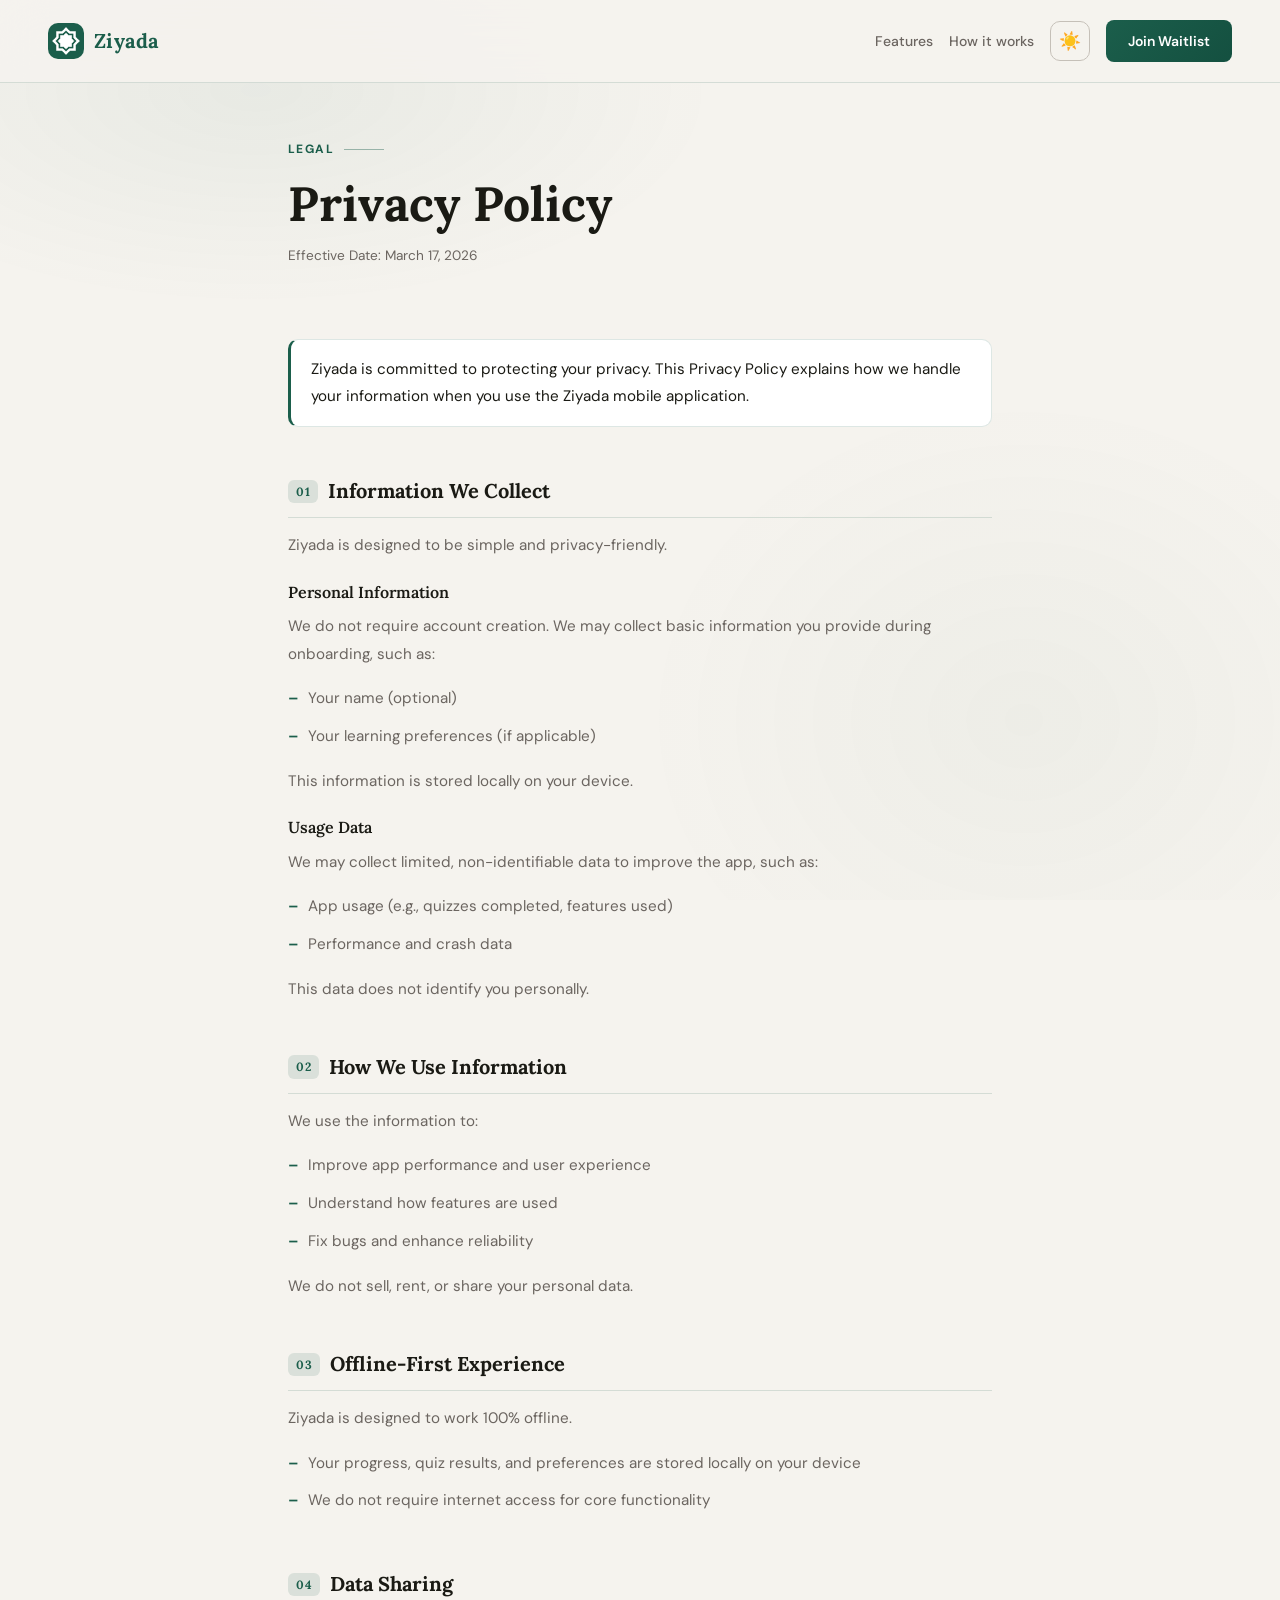
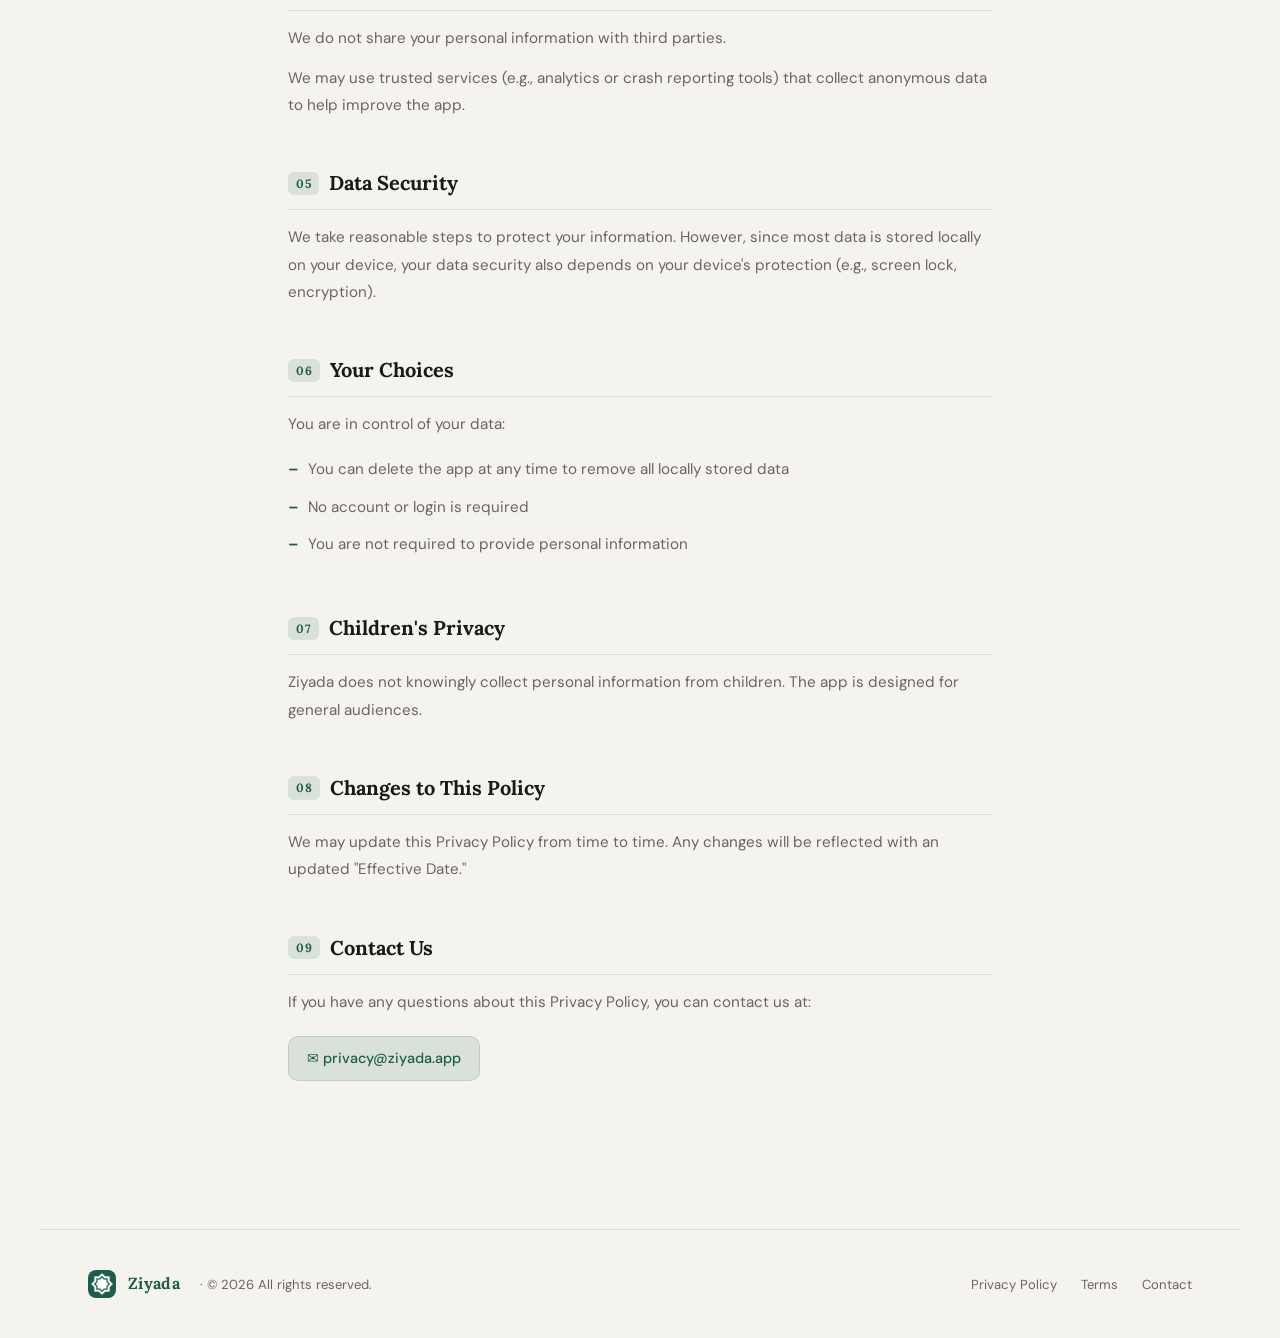
==== privacy.html @ e3215c7c "initial comit" ====
<!DOCTYPE html>
<html lang="en">
<head>
<meta charset="UTF-8">
<meta name="viewport" content="width=device-width, initial-scale=1.0">
<title>Privacy Policy – Ziyada</title>
<link rel="preconnect" href="https://fonts.googleapis.com">
<link href="https://fonts.googleapis.com/css2?family=Lora:ital,wght@0,400;0,600;0,700;1,400&family=DM+Sans:wght@300;400;500;600&display=swap" rel="stylesheet">
<link rel="stylesheet" href="css/styles.css">
<link rel="stylesheet" href="css/policy.css">
</head>
<body>

<!-- NAV -->
<nav>
  <a class="nav-logo" href="ziyada.html">
    <div class="logo-mark">
      <img src="images/icon-dark.png" alt="Ziyada" class="icon-dark" />
      <img src="images/icon-light.png" alt="Ziyada" class="icon-light" />
    </div>
    <span class="logo-text">Ziyada</span>
  </a>
  <div class="nav-cta">
    <a class="btn-ghost" href="ziyada.html#features">Features</a>
    <a class="btn-ghost" href="ziyada.html#how">How it works</a>
    <button class="theme-toggle" id="themeToggle" aria-label="Toggle theme">🌙</button>
    <a class="btn-gold" href="ziyada.html#waitlist">Join Waitlist</a>
  </div>
</nav>

<!-- PAGE HEADER -->
<div class="policy-hero">
  <div class="section-label">Legal</div>
  <h1>Privacy Policy</h1>
  <p class="policy-meta">Effective Date: March 17, 2026</p>
</div>

<!-- POLICY CONTENT -->
<div class="policy-body">

  <div class="policy-section">
    <div class="policy-highlight">
      <p>Ziyada is committed to protecting your privacy. This Privacy Policy explains how we handle your information when you use the Ziyada mobile application.</p>
    </div>
  </div>

  <div class="policy-section">
    <h2><span class="num">01</span> Information We Collect</h2>
    <p>Ziyada is designed to be simple and privacy-friendly.</p>

    <h3>Personal Information</h3>
    <p>We do not require account creation. We may collect basic information you provide during onboarding, such as:</p>
    <ul>
      <li>Your name (optional)</li>
      <li>Your learning preferences (if applicable)</li>
    </ul>
    <p>This information is stored locally on your device.</p>

    <h3>Usage Data</h3>
    <p>We may collect limited, non-identifiable data to improve the app, such as:</p>
    <ul>
      <li>App usage (e.g., quizzes completed, features used)</li>
      <li>Performance and crash data</li>
    </ul>
    <p>This data does not identify you personally.</p>
  </div>

  <div class="policy-section">
    <h2><span class="num">02</span> How We Use Information</h2>
    <p>We use the information to:</p>
    <ul>
      <li>Improve app performance and user experience</li>
      <li>Understand how features are used</li>
      <li>Fix bugs and enhance reliability</li>
    </ul>
    <p>We do not sell, rent, or share your personal data.</p>
  </div>

  <div class="policy-section">
    <h2><span class="num">03</span> Offline-First Experience</h2>
    <p>Ziyada is designed to work 100% offline.</p>
    <ul>
      <li>Your progress, quiz results, and preferences are stored locally on your device</li>
      <li>We do not require internet access for core functionality</li>
    </ul>
  </div>

  <div class="policy-section">
    <h2><span class="num">04</span> Data Sharing</h2>
    <p>We do not share your personal information with third parties.</p>
    <p>We may use trusted services (e.g., analytics or crash reporting tools) that collect anonymous data to help improve the app.</p>
  </div>

  <div class="policy-section">
    <h2><span class="num">05</span> Data Security</h2>
    <p>We take reasonable steps to protect your information. However, since most data is stored locally on your device, your data security also depends on your device's protection (e.g., screen lock, encryption).</p>
  </div>

  <div class="policy-section">
    <h2><span class="num">06</span> Your Choices</h2>
    <p>You are in control of your data:</p>
    <ul>
      <li>You can delete the app at any time to remove all locally stored data</li>
      <li>No account or login is required</li>
      <li>You are not required to provide personal information</li>
    </ul>
  </div>

  <div class="policy-section">
    <h2><span class="num">07</span> Children's Privacy</h2>
    <p>Ziyada does not knowingly collect personal information from children. The app is designed for general audiences.</p>
  </div>

  <div class="policy-section">
    <h2><span class="num">08</span> Changes to This Policy</h2>
    <p>We may update this Privacy Policy from time to time. Any changes will be reflected with an updated "Effective Date."</p>
  </div>

  <div class="policy-section">
    <h2><span class="num">09</span> Contact Us</h2>
    <p>If you have any questions about this Privacy Policy, you can contact us at:</p>
    <a class="policy-contact" href="mailto:privacy@ziyada.app">✉ privacy@ziyada.app</a>
  </div>

</div>

<!-- FOOTER -->
<footer>
  <div class="footer-left">
    <div class="logo-mark" style="width:28px;height:28px;border-radius:8px;">
      <img src="images/icon-dark.png" alt="Ziyada" class="icon-dark" />
      <img src="images/icon-light.png" alt="Ziyada" class="icon-light" />
    </div>
    <span class="logo-text" style="font-size:1rem;">Ziyada</span>
    <span class="footer-copy" style="margin-left:8px;">· © 2026 All rights reserved.</span>
  </div>
  <div class="footer-links">
    <a class="footer-link" href="privacy.html">Privacy Policy</a>
    <a class="footer-link" href="terms.html">Terms</a>
    <a class="footer-link" href="#">Contact</a>
  </div>
</footer>

<script>
  // Theme toggle
  (function() {
    const html = document.documentElement;
    const toggle = document.getElementById('themeToggle');
    const stored = localStorage.getItem('ziyada-theme');

    function applyTheme(theme) {
      if (theme === 'light') {
        html.classList.add('light');
        toggle.textContent = '☀️';
      } else {
        html.classList.remove('light');
        toggle.textContent = '🌙';
      }
    }

    if (stored) {
      applyTheme(stored);
    } else if (window.matchMedia('(prefers-color-scheme: light)').matches) {
      applyTheme('light');
    }

    toggle.addEventListener('click', function() {
      const isLight = html.classList.contains('light');
      const next = isLight ? 'dark' : 'light';
      localStorage.setItem('ziyada-theme', next);
      applyTheme(next);
    });
  })();
</script>

</body>
</html>
---- css/styles.css ----
:root {
  --bg: #0D0D0A;
  --surface: #141410;
  --card: #1A1A14;
  --border: rgba(27, 94, 75, 0.2);
  --primary: #1B5E4B;
  --primary-light: #2A7D64;
  --primary-dim: rgba(27, 94, 75, 0.3);
  --accent: #D4AF60;
  --green: #4A7C5A;
  --green-light: #6BAF7A;
  --text: #F0EDE6;
  --muted: #8A8578;
  --subtle: #4A4840;
}

:root.light {
  --bg: #F5F3EE;
  --surface: #EDEAE4;
  --card: #FFFFFF;
  --border: rgba(27, 94, 75, 0.15);
  --primary: #1B5E4B;
  --primary-light: #2A7D64;
  --primary-dim: rgba(27, 94, 75, 0.12);
  --accent: #B8952A;
  --green: #3A6A4A;
  --green-light: #4A7C5A;
  --text: #1A1A14;
  --muted: #6B6560;
  --subtle: #C5C0B8;
}

*, *::before, *::after { box-sizing: border-box; margin: 0; padding: 0; }

html { scroll-behavior: smooth; }

body {
  background: var(--bg);
  color: var(--text);
  font-family: 'DM Sans', sans-serif;
  overflow-x: hidden;
  line-height: 1.6;
}

/* ── BACKGROUND TEXTURE ── */
body::before {
  content: '';
  position: fixed;
  inset: 0;
  background-image:
    radial-gradient(ellipse 60% 40% at 20% 10%, rgba(27,94,75,0.08) 0%, transparent 60%),
    radial-gradient(ellipse 50% 60% at 80% 80%, rgba(74,124,90,0.05) 0%, transparent 60%);
  pointer-events: none;
  z-index: 0;
}

.light body::before {
  background-image:
    radial-gradient(ellipse 60% 40% at 20% 10%, rgba(27,94,75,0.06) 0%, transparent 60%),
    radial-gradient(ellipse 50% 60% at 80% 80%, rgba(58,106,74,0.04) 0%, transparent 60%);
}

/* ── NAV ── */
nav {
  position: fixed;
  top: 0; left: 0; right: 0;
  z-index: 100;
  padding: 20px 48px;
  display: flex;
  align-items: center;
  justify-content: space-between;
  background: rgba(13,13,10,0.85);
  backdrop-filter: blur(20px);
  border-bottom: 1px solid var(--border);
}

.light nav {
  background: rgba(245,243,238,0.88);
}

.nav-logo {
  display: flex;
  align-items: center;
  gap: 10px;
  text-decoration: none;
}

.logo-mark {
  width: 36px;
  height: 36px;
  border-radius: 10px;
  display: flex;
  align-items: center;
  justify-content: center;
  overflow: hidden;
}

.logo-mark img {
  width: 100%;
  height: 100%;
  object-fit: contain;
  display: block;
}

.logo-mark .icon-dark { display: block; }
.logo-mark .icon-light { display: none; }
.light .logo-mark .icon-dark { display: none; }
.light .logo-mark .icon-light { display: block; }

.logo-text {
  font-family: 'Lora', serif;
  font-size: 1.25rem;
  font-weight: 700;
  color: var(--primary);
  letter-spacing: 0.02em;
}

.nav-cta {
  display: flex;
  align-items: center;
  gap: 16px;
}

.btn-ghost {
  color: var(--muted);
  font-size: 0.875rem;
  font-weight: 500;
  text-decoration: none;
  transition: color 0.2s;
}
.btn-ghost:hover { color: var(--text); }

.btn-gold {
  background: linear-gradient(135deg, var(--primary), #145040);
  color: #FFFFFF;
  font-family: 'DM Sans', sans-serif;
  font-weight: 600;
  font-size: 0.875rem;
  border: none;
  border-radius: 8px;
  padding: 10px 22px;
  cursor: pointer;
  transition: opacity 0.2s, transform 0.2s;
  text-decoration: none;
}
.btn-gold:hover { opacity: 0.9; transform: translateY(-1px); }

/* ── THEME TOGGLE ── */
.theme-toggle {
  width: 40px;
  height: 40px;
  border-radius: 10px;
  border: 1px solid var(--subtle);
  background: transparent;
  color: var(--muted);
  font-size: 1.1rem;
  cursor: pointer;
  display: flex;
  align-items: center;
  justify-content: center;
  transition: all 0.25s;
}
.theme-toggle:hover {
  border-color: var(--primary-dim);
  color: var(--primary);
}

/* ── HERO ── */
.hero {
  position: relative;
  z-index: 1;
  min-height: 100vh;
  display: flex;
  align-items: center;
  padding: 120px 48px 80px;
  max-width: 1200px;
  margin: 0 auto;
  gap: 60px;
}

.hero-content {
  flex: 1;
  max-width: 560px;
  animation: fadeUp 0.8s ease both;
}

.hero-badge {
  display: inline-flex;
  align-items: center;
  gap: 8px;
  background: var(--primary-dim);
  border: 1px solid var(--border);
  border-radius: 100px;
  padding: 6px 14px;
  font-size: 0.78rem;
  font-weight: 600;
  color: var(--primary);
  letter-spacing: 0.08em;
  text-transform: uppercase;
  margin-bottom: 28px;
}

.hero-badge .dot {
  width: 6px;
  height: 6px;
  border-radius: 50%;
  background: var(--primary);
  animation: pulse 2s ease infinite;
}

.hero-title {
  font-family: 'Lora', serif;
  font-size: clamp(2.6rem, 5vw, 4rem);
  font-weight: 700;
  line-height: 1.15;
  margin-bottom: 12px;
  color: var(--text);
}

.hero-title em {
  font-style: italic;
  color: var(--primary);
}

.hero-arabic {
  font-family: 'Lora', serif;
  font-size: 1.1rem;
  color: var(--primary-light);
  opacity: 0.7;
  margin-bottom: 20px;
  direction: ltr;
  text-align: left;
  letter-spacing: 0.05em;
}

.hero-desc {
  font-size: 1.05rem;
  color: var(--muted);
  line-height: 1.75;
  margin-bottom: 36px;
  max-width: 440px;
}

.hero-desc strong {
  color: var(--text);
  font-weight: 500;
}

.hero-actions {
  display: flex;
  gap: 14px;
  flex-wrap: wrap;
  align-items: center;
}

.btn-primary {
  background: linear-gradient(135deg, var(--primary), #145040);
  color: #FFFFFF;
  font-family: 'DM Sans', sans-serif;
  font-weight: 700;
  font-size: 1rem;
  border: none;
  border-radius: 10px;
  padding: 14px 32px;
  cursor: pointer;
  transition: all 0.25s;
  display: inline-flex;
  align-items: center;
  gap: 8px;
  text-decoration: none;
}
.btn-primary:hover {
  transform: translateY(-2px);
  box-shadow: 0 8px 32px rgba(27,94,75,0.35);
}

.btn-secondary {
  background: transparent;
  color: var(--text);
  font-family: 'DM Sans', sans-serif;
  font-weight: 500;
  font-size: 1rem;
  border: 1px solid var(--subtle);
  border-radius: 10px;
  padding: 14px 28px;
  cursor: pointer;
  transition: all 0.25s;
  text-decoration: none;
  display: inline-flex;
  align-items: center;
  gap: 8px;
}
.btn-secondary:hover {
  border-color: var(--primary-dim);
  color: var(--primary);
}

.hero-trust {
  margin-top: 28px;
  display: flex;
  align-items: center;
  gap: 12px;
  font-size: 0.82rem;
  color: var(--muted);
}

.hero-trust .avatars {
  display: flex;
}
.hero-trust .avatar {
  width: 28px;
  height: 28px;
  border-radius: 50%;
  border: 2px solid var(--bg);
  background: linear-gradient(135deg, var(--green), var(--primary));
  margin-right: -8px;
  display: flex;
  align-items: center;
  justify-content: center;
  font-size: 11px;
  font-weight: 700;
  color: white;
}
.hero-trust .avatar:nth-child(2) { background: linear-gradient(135deg, #7B6DAF, var(--primary)); }
.hero-trust .avatar:nth-child(3) { background: linear-gradient(135deg, var(--primary), #2A7D64); }

/* ── PHONE MOCKUP ── */
.hero-visual {
  flex: 1;
  display: flex;
  justify-content: center;
  align-items: center;
  animation: fadeUp 0.8s 0.2s ease both;
  position: relative;
}

.phone-wrap {
  position: relative;
  width: 280px;
}

.phone-wrap::before {
  content: '';
  position: absolute;
  inset: -40px;
  background: radial-gradient(ellipse at center, rgba(27,94,75,0.15) 0%, transparent 70%);
  border-radius: 50%;
}

.phone-screenshot {
  width: 100%;
  border-radius: 32px;
  display: block;
  position: relative;
  box-shadow:
    0 40px 80px rgba(0,0,0,0.5),
    0 0 0 1px rgba(255,255,255,0.05);
}

.phone-screenshot.light-img { display: none; }
.phone-screenshot.dark-img  { display: block; }

.light .phone-screenshot.light-img { display: block; }
.light .phone-screenshot.dark-img  { display: none; }

/* ── SECTION WRAPPER ── */
.section {
  position: relative;
  z-index: 1;
  padding: 100px 48px;
  max-width: 1200px;
  margin: 0 auto;
}

.section-label {
  font-size: 0.75rem;
  font-weight: 700;
  text-transform: uppercase;
  letter-spacing: 0.12em;
  color: var(--primary);
  margin-bottom: 12px;
  display: flex;
  align-items: center;
  gap: 10px;
}

.section-label::after {
  content: '';
  flex: 1;
  max-width: 40px;
  height: 1px;
  background: var(--primary);
  opacity: 0.4;
}

.section-title {
  font-family: 'Lora', serif;
  font-size: clamp(2rem, 4vw, 3rem);
  font-weight: 700;
  line-height: 1.2;
  margin-bottom: 16px;
}

.section-desc {
  color: var(--muted);
  font-size: 1rem;
  max-width: 500px;
  line-height: 1.7;
}

/* ── TRUST PILLS ── */
.trust-bar {
  position: relative;
  z-index: 1;
  padding: 0 48px 80px;
  max-width: 1200px;
  margin: 0 auto;
  display: flex;
  gap: 12px;
  flex-wrap: wrap;
  align-items: center;
  justify-content: center;
}

.trust-pill {
  display: flex;
  align-items: center;
  gap: 8px;
  background: var(--card);
  border: 1px solid var(--border);
  border-radius: 100px;
  padding: 8px 20px;
  font-size: 0.85rem;
  font-weight: 500;
  color: var(--text);
}

.trust-pill .icon {
  font-size: 1rem;
}

/* ── FEATURES ── */
.features-grid {
  display: grid;
  grid-template-columns: repeat(3, 1fr);
  gap: 20px;
  margin-top: 56px;
}

.feat-card {
  background: var(--card);
  border: 1px solid var(--border);
  border-radius: 20px;
  padding: 32px 28px;
  transition: all 0.3s;
  position: relative;
  overflow: hidden;
}

.feat-card::before {
  content: '';
  position: absolute;
  top: 0; left: 0; right: 0;
  height: 2px;
  background: linear-gradient(90deg, transparent, var(--primary), transparent);
  opacity: 0;
  transition: opacity 0.3s;
}

.feat-card:hover { border-color: var(--primary-dim); transform: translateY(-4px); }
.feat-card:hover::before { opacity: 1; }

.feat-icon {
  width: 52px;
  height: 52px;
  border-radius: 14px;
  display: flex;
  align-items: center;
  justify-content: center;
  font-size: 1.5rem;
  margin-bottom: 20px;
  background: rgba(27,94,75,0.12);
}

.feat-card:nth-child(2) .feat-icon { background: rgba(74,124,90,0.1); }
.feat-card:nth-child(3) .feat-icon { background: rgba(130,100,180,0.1); }
.feat-card:nth-child(4) .feat-icon { background: rgba(212,120,60,0.1); }
.feat-card:nth-child(5) .feat-icon { background: rgba(60,140,200,0.1); }
.feat-card:nth-child(6) .feat-icon { background: rgba(27,94,75,0.12); }

.feat-title {
  font-family: 'Lora', serif;
  font-size: 1.1rem;
  font-weight: 700;
  color: var(--text);
  margin-bottom: 10px;
}

.feat-desc {
  font-size: 0.9rem;
  color: var(--muted);
  line-height: 1.65;
}

/* ── CATEGORIES ── */
.cats-wrap {
  margin-top: 56px;
  display: grid;
  grid-template-columns: repeat(5, 1fr);
  gap: 12px;
}

.cat-item {
  background: var(--card);
  border: 1px solid var(--border);
  border-radius: 14px;
  padding: 18px 14px;
  text-align: center;
  transition: all 0.25s;
  cursor: default;
}

.cat-item:hover {
  background: rgba(27,94,75,0.08);
  border-color: var(--primary-dim);
  transform: translateY(-2px);
}

.cat-emoji { font-size: 1.5rem; margin-bottom: 8px; }
.cat-name {
  font-size: 0.78rem;
  font-weight: 600;
  color: var(--text);
  line-height: 1.3;
}

.cats-more {
  display: flex;
  align-items: center;
  justify-content: center;
  background: var(--primary-dim);
  border: 1px dashed var(--primary);
  border-radius: 14px;
  padding: 18px 14px;
  font-size: 0.78rem;
  color: var(--primary);
  font-weight: 600;
  text-align: center;
}

/* ── HOW IT WORKS ── */
.steps {
  margin-top: 60px;
  display: flex;
  gap: 0;
  position: relative;
}

.steps::before {
  content: '';
  position: absolute;
  top: 40px;
  left: calc(16.6% + 40px);
  right: calc(16.6% + 40px);
  height: 1px;
  background: linear-gradient(90deg, var(--primary-dim), var(--primary-dim));
  z-index: 0;
}

.step {
  flex: 1;
  text-align: center;
  padding: 0 16px;
  position: relative;
  z-index: 1;
}

.step-num {
  width: 80px;
  height: 80px;
  border-radius: 50%;
  background: var(--card);
  border: 2px solid var(--border);
  display: flex;
  align-items: center;
  justify-content: center;
  font-family: 'Lora', serif;
  font-size: 1.5rem;
  font-weight: 700;
  color: var(--primary);
  margin: 0 auto 20px;
  transition: all 0.3s;
}

.step:hover .step-num {
  background: rgba(27,94,75,0.1);
  border-color: var(--primary);
}

.step-title {
  font-family: 'Lora', serif;
  font-weight: 700;
  font-size: 1rem;
  margin-bottom: 8px;
}

.step-desc {
  font-size: 0.85rem;
  color: var(--muted);
  line-height: 1.6;
}

/* ── WAITLIST ── */
.waitlist-section {
  position: relative;
  z-index: 1;
  padding: 0 48px 120px;
}

.waitlist-card {
  max-width: 1200px;
  margin: 0 auto;
  background: linear-gradient(135deg, var(--card) 0%, rgba(27,94,75,0.12) 100%);
  border: 1px solid var(--border);
  border-radius: 32px;
  padding: 80px;
  text-align: center;
  position: relative;
  overflow: hidden;
}

.waitlist-card::before {
  content: '';
  position: absolute;
  top: -60px;
  left: 50%;
  transform: translateX(-50%);
  width: 400px;
  height: 400px;
  background: radial-gradient(ellipse, rgba(27,94,75,0.1) 0%, transparent 70%);
  pointer-events: none;
}

.waitlist-card .section-label { justify-content: center; }
.waitlist-card .section-label::after { display: none; }

.waitlist-title {
  font-family: 'Lora', serif;
  font-size: clamp(2rem, 4vw, 3rem);
  font-weight: 700;
  margin-bottom: 16px;
}

.waitlist-desc {
  color: var(--muted);
  font-size: 1rem;
  max-width: 460px;
  margin: 0 auto 40px;
  line-height: 1.7;
}

.waitlist-form {
  display: flex;
  gap: 12px;
  max-width: 640px;
  margin: 0 auto 20px;
}

.waitlist-input {
  flex: 1;
  width: 100%;
  background: rgba(255,255,255,0.06);
  border: 1px solid var(--subtle);
  border-radius: 10px;
  padding: 14px 18px;
  color: var(--text);
  font-family: 'DM Sans', sans-serif;
  font-size: 0.95rem;
  outline: none;
  transition: border-color 0.2s;
}

.waitlist-input:focus { border-color: var(--primary-dim); }
.waitlist-input::placeholder { color: var(--subtle); }

.waitlist-note {
  font-size: 0.78rem;
  color: var(--muted);
}

/* ── FOOTER ── */
footer {
  position: relative;
  z-index: 1;
  border-top: 1px solid var(--border);
  padding: 40px 48px;
  display: flex;
  align-items: center;
  justify-content: space-between;
  max-width: 1200px;
  margin: 0 auto;
}

.footer-left {
  display: flex;
  align-items: center;
  gap: 12px;
}

.footer-copy {
  font-size: 0.82rem;
  color: var(--muted);
}

.footer-links {
  display: flex;
  gap: 24px;
}

.footer-link {
  font-size: 0.82rem;
  color: var(--muted);
  text-decoration: none;
  transition: color 0.2s;
}

.footer-link:hover { color: var(--primary); }

/* ── DIVIDER ── */
.divider {
  width: 100%;
  height: 1px;
  background: var(--border);
  position: relative;
  z-index: 1;
}

/* ── ANIMATIONS ── */
@keyframes fadeUp {
  from { opacity: 0; transform: translateY(30px); }
  to   { opacity: 1; transform: translateY(0); }
}

@keyframes pulse {
  0%, 100% { opacity: 1; transform: scale(1); }
  50% { opacity: 0.6; transform: scale(0.85); }
}

/* ── LIGHT MODE OVERRIDES ── */
.light .phone-screenshot {
  box-shadow:
    0 40px 80px rgba(0,0,0,0.15),
    0 0 0 1px rgba(0,0,0,0.05);
}
.light .phone-screenshot.light-img { display: block; }
.light .phone-screenshot.dark-img  { display: none; }

.light .quiz-card {
  background: linear-gradient(135deg, #2A2A20, #3A3A30);
}

.light .btn-primary {
  background: linear-gradient(135deg, var(--primary), #145040);
  color: #FFF;
}

.light .btn-gold {
  background: linear-gradient(135deg, var(--primary), #145040);
  color: #FFF;
}

.light .waitlist-card {
  background: linear-gradient(135deg, var(--card) 0%, rgba(27,94,75,0.08) 100%);
}

.light .waitlist-input {
  background: rgba(0,0,0,0.04);
  border-color: var(--subtle);
  color: var(--text);
}

.light .waitlist-input::placeholder {
  color: var(--muted);
}

/* ── RESPONSIVE ── */
@media (max-width: 900px) {
  nav { padding: 14px 20px; }
  .nav-cta .btn-ghost { display: none; }
  .btn-gold { font-size: 0.8rem; padding: 9px 16px; }
  .hero { flex-direction: column; padding: 100px 24px 60px; text-align: center; align-items: center; }
  .hero-actions { justify-content: center; }
  .hero-trust { justify-content: center; }
  .section { padding: 60px 24px; }
  .trust-bar { padding: 0 24px 60px; }
  .features-grid { grid-template-columns: 1fr; }
  .cats-wrap { grid-template-columns: repeat(3, 1fr); }
  .steps { flex-direction: column; gap: 32px; }
  .steps::before { display: none; }
  .waitlist-section { padding: 0 24px 80px; }
  .waitlist-card { padding: 48px 24px; }
  .waitlist-form { flex-direction: column; }
  footer { flex-direction: column; gap: 20px; text-align: center; padding: 32px 24px; }
}
---- css/policy.css ----
/* ── POLICY PAGES (privacy + terms) ── */
.policy-hero {
  position: relative;
  z-index: 1;
  padding: 140px 48px 60px;
  max-width: 800px;
  margin: 0 auto;
  animation: fadeUp 0.7s ease both;
}

.policy-hero .section-label {
  margin-bottom: 16px;
}

.policy-hero h1 {
  font-family: 'Lora', serif;
  font-size: clamp(2rem, 5vw, 3rem);
  font-weight: 700;
  line-height: 1.2;
  margin-bottom: 12px;
  color: var(--text);
}

.policy-meta {
  font-size: 0.85rem;
  color: var(--muted);
  margin-top: 8px;
}

/* ── POLICY CONTENT ── */
.policy-body {
  position: relative;
  z-index: 1;
  max-width: 800px;
  margin: 0 auto;
  padding: 0 48px 100px;
}

.policy-section {
  margin-bottom: 48px;
  animation: fadeUp 0.6s ease both;
}

.policy-section:nth-child(2) { animation-delay: 0.05s; }
.policy-section:nth-child(3) { animation-delay: 0.1s; }
.policy-section:nth-child(4) { animation-delay: 0.15s; }
.policy-section:nth-child(5) { animation-delay: 0.2s; }
.policy-section:nth-child(6) { animation-delay: 0.25s; }
.policy-section:nth-child(7) { animation-delay: 0.3s; }
.policy-section:nth-child(8) { animation-delay: 0.35s; }
.policy-section:nth-child(9) { animation-delay: 0.4s; }

.policy-section h2 {
  font-family: 'Lora', serif;
  font-size: 1.25rem;
  font-weight: 700;
  color: var(--text);
  margin-bottom: 14px;
  padding-bottom: 10px;
  border-bottom: 1px solid var(--border);
  display: flex;
  align-items: center;
  gap: 10px;
}

.policy-section h2 .num {
  font-size: 0.75rem;
  font-weight: 700;
  color: var(--primary);
  background: var(--primary-dim);
  border-radius: 6px;
  padding: 2px 8px;
  letter-spacing: 0.05em;
}

.policy-section h3 {
  font-family: 'Lora', serif;
  font-size: 1rem;
  font-weight: 600;
  color: var(--text);
  margin: 20px 0 8px;
}

.policy-section p {
  font-size: 0.95rem;
  color: var(--muted);
  line-height: 1.8;
  margin-bottom: 12px;
}

.policy-section ul {
  list-style: none;
  padding: 0;
  margin: 8px 0 12px;
}

.policy-section ul li {
  font-size: 0.95rem;
  color: var(--muted);
  line-height: 1.7;
  padding: 6px 0 6px 20px;
  position: relative;
}

.policy-section ul li::before {
  content: '–';
  position: absolute;
  left: 0;
  color: var(--primary);
  font-weight: 700;
}

.policy-contact {
  display: inline-flex;
  align-items: center;
  gap: 8px;
  background: var(--primary-dim);
  border: 1px solid var(--border);
  border-radius: 10px;
  padding: 10px 18px;
  font-size: 0.9rem;
  color: var(--primary);
  font-weight: 500;
  text-decoration: none;
  margin-top: 8px;
  transition: all 0.2s;
}
.policy-contact:hover {
  background: rgba(27,94,75,0.2);
}

.policy-highlight {
  background: var(--card);
  border: 1px solid var(--border);
  border-left: 3px solid var(--primary);
  border-radius: 10px;
  padding: 16px 20px;
  margin: 12px 0;
}

.policy-highlight p {
  margin-bottom: 0;
  color: var(--text);
}

@media (max-width: 900px) {
  .policy-hero { padding: 110px 24px 40px; }
  .policy-body { padding: 0 24px 80px; }
}
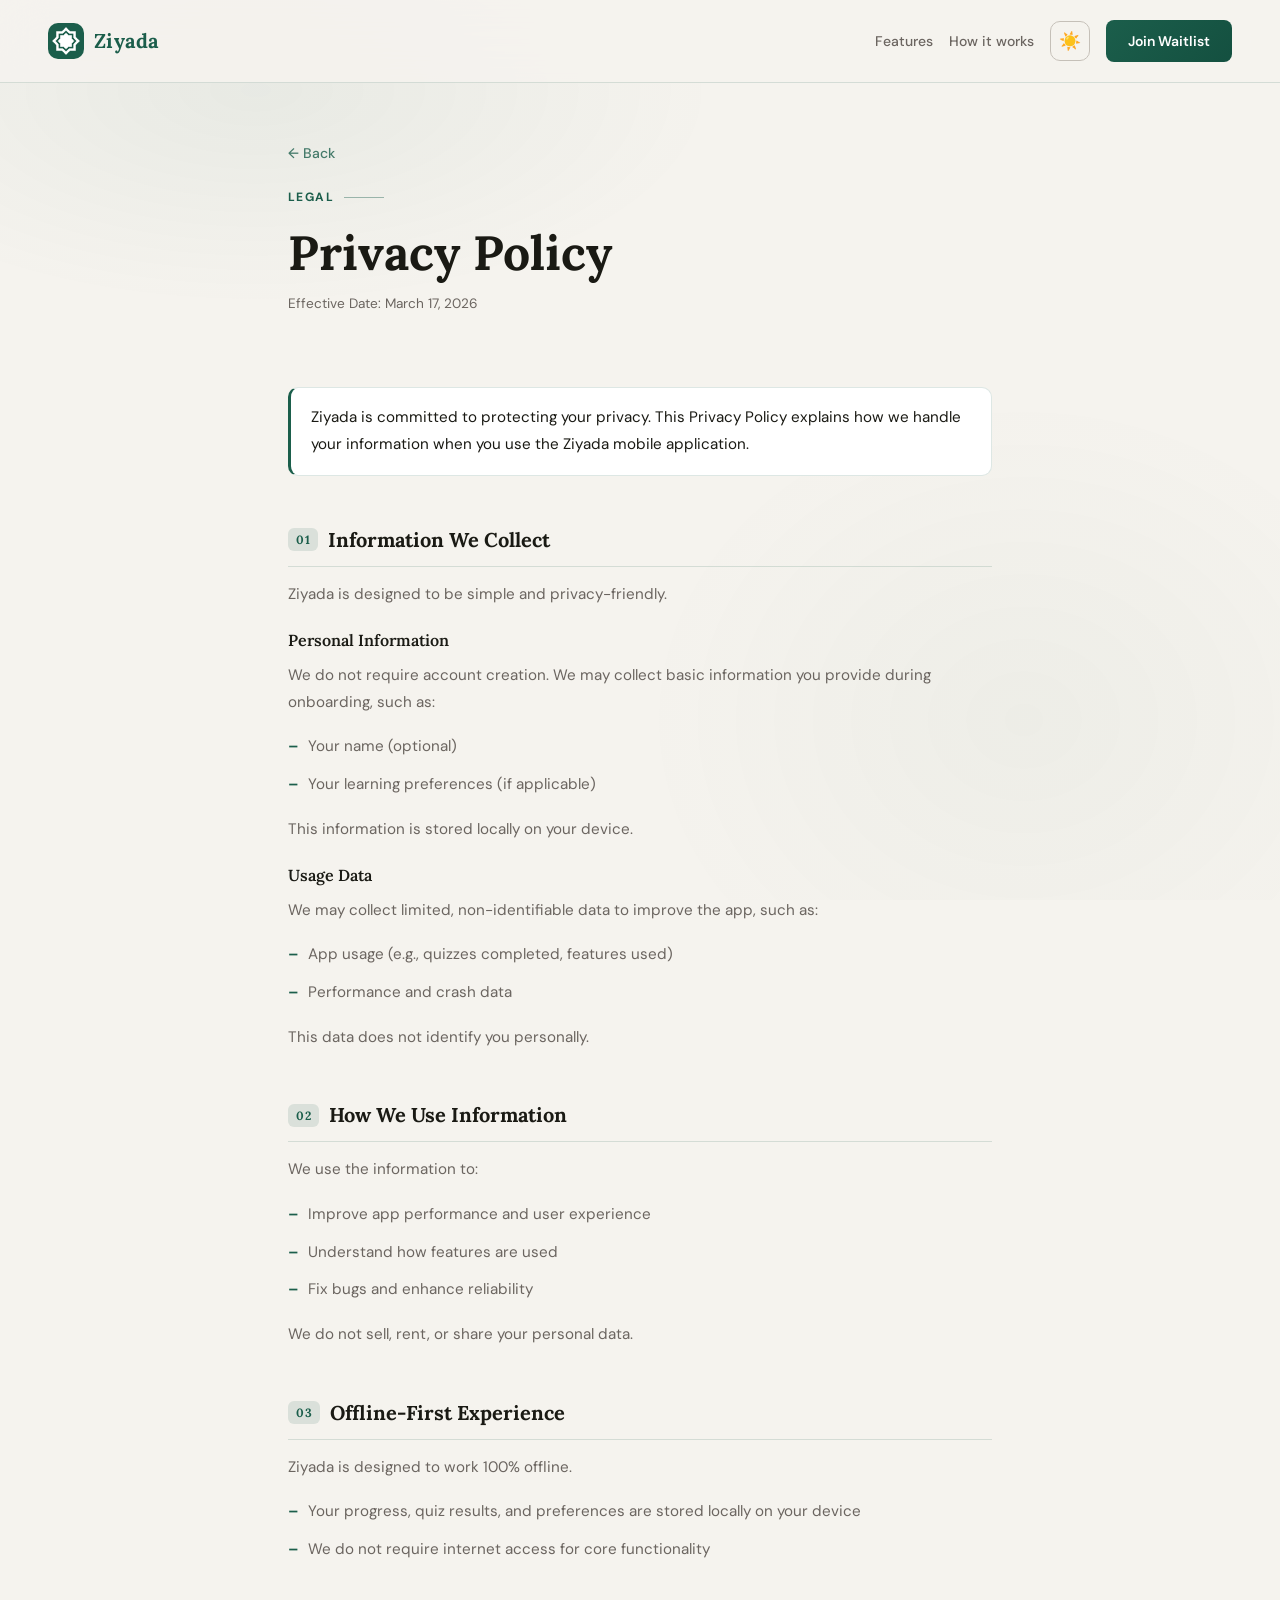
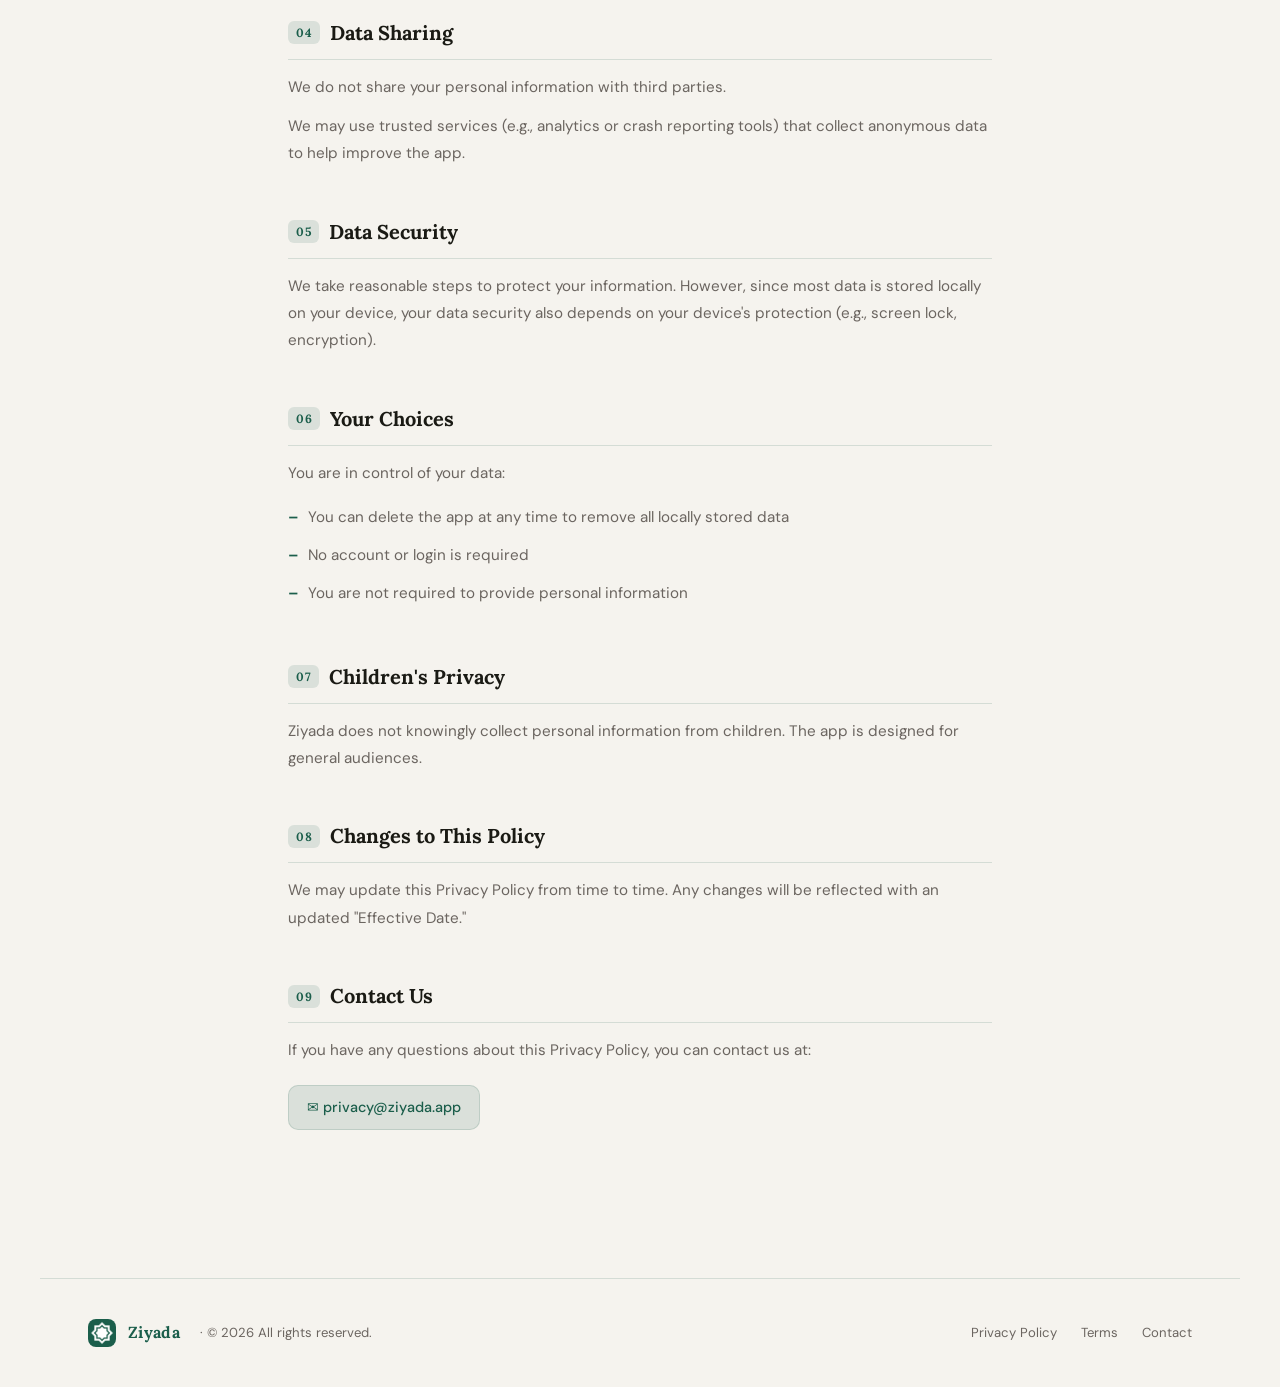
==== commit 7a8a4aa3: "feat: update features, steps, back button, and fix nav links" ====
--- a/privacy.html
+++ b/privacy.html
@@ -13,7 +13,7 @@
 
 <!-- NAV -->
 <nav>
-  <a class="nav-logo" href="ziyada.html">
+  <a class="nav-logo" href="index.html">
     <div class="logo-mark">
       <img src="images/icon-dark.png" alt="Ziyada" class="icon-dark" />
       <img src="images/icon-light.png" alt="Ziyada" class="icon-light" />
@@ -21,15 +21,16 @@
     <span class="logo-text">Ziyada</span>
   </a>
   <div class="nav-cta">
-    <a class="btn-ghost" href="ziyada.html#features">Features</a>
-    <a class="btn-ghost" href="ziyada.html#how">How it works</a>
+    <a class="btn-ghost" href="index.html#features">Features</a>
+    <a class="btn-ghost" href="index.html#how">How it works</a>
     <button class="theme-toggle" id="themeToggle" aria-label="Toggle theme">🌙</button>
-    <a class="btn-gold" href="ziyada.html#waitlist">Join Waitlist</a>
+    <a class="btn-gold" href="index.html#waitlist">Join Waitlist</a>
   </div>
 </nav>
 
 <!-- PAGE HEADER -->
 <div class="policy-hero">
+  <a class="back-btn" href="index.html">← Back</a>
   <div class="section-label">Legal</div>
   <h1>Privacy Policy</h1>
   <p class="policy-meta">Effective Date: March 17, 2026</p>
--- a/css/policy.css
+++ b/css/policy.css
@@ -1,4 +1,19 @@
 /* ── POLICY PAGES (privacy + terms) ── */
+.back-btn {
+  display: inline-flex;
+  align-items: center;
+  gap: 6px;
+  font-family: 'DM Sans', sans-serif;
+  font-size: 0.875rem;
+  font-weight: 500;
+  color: var(--primary);
+  text-decoration: none;
+  margin-bottom: 24px;
+  opacity: 0.8;
+  transition: opacity 0.2s;
+}
+.back-btn:hover { opacity: 1; }
+
 .policy-hero {
   position: relative;
   z-index: 1;
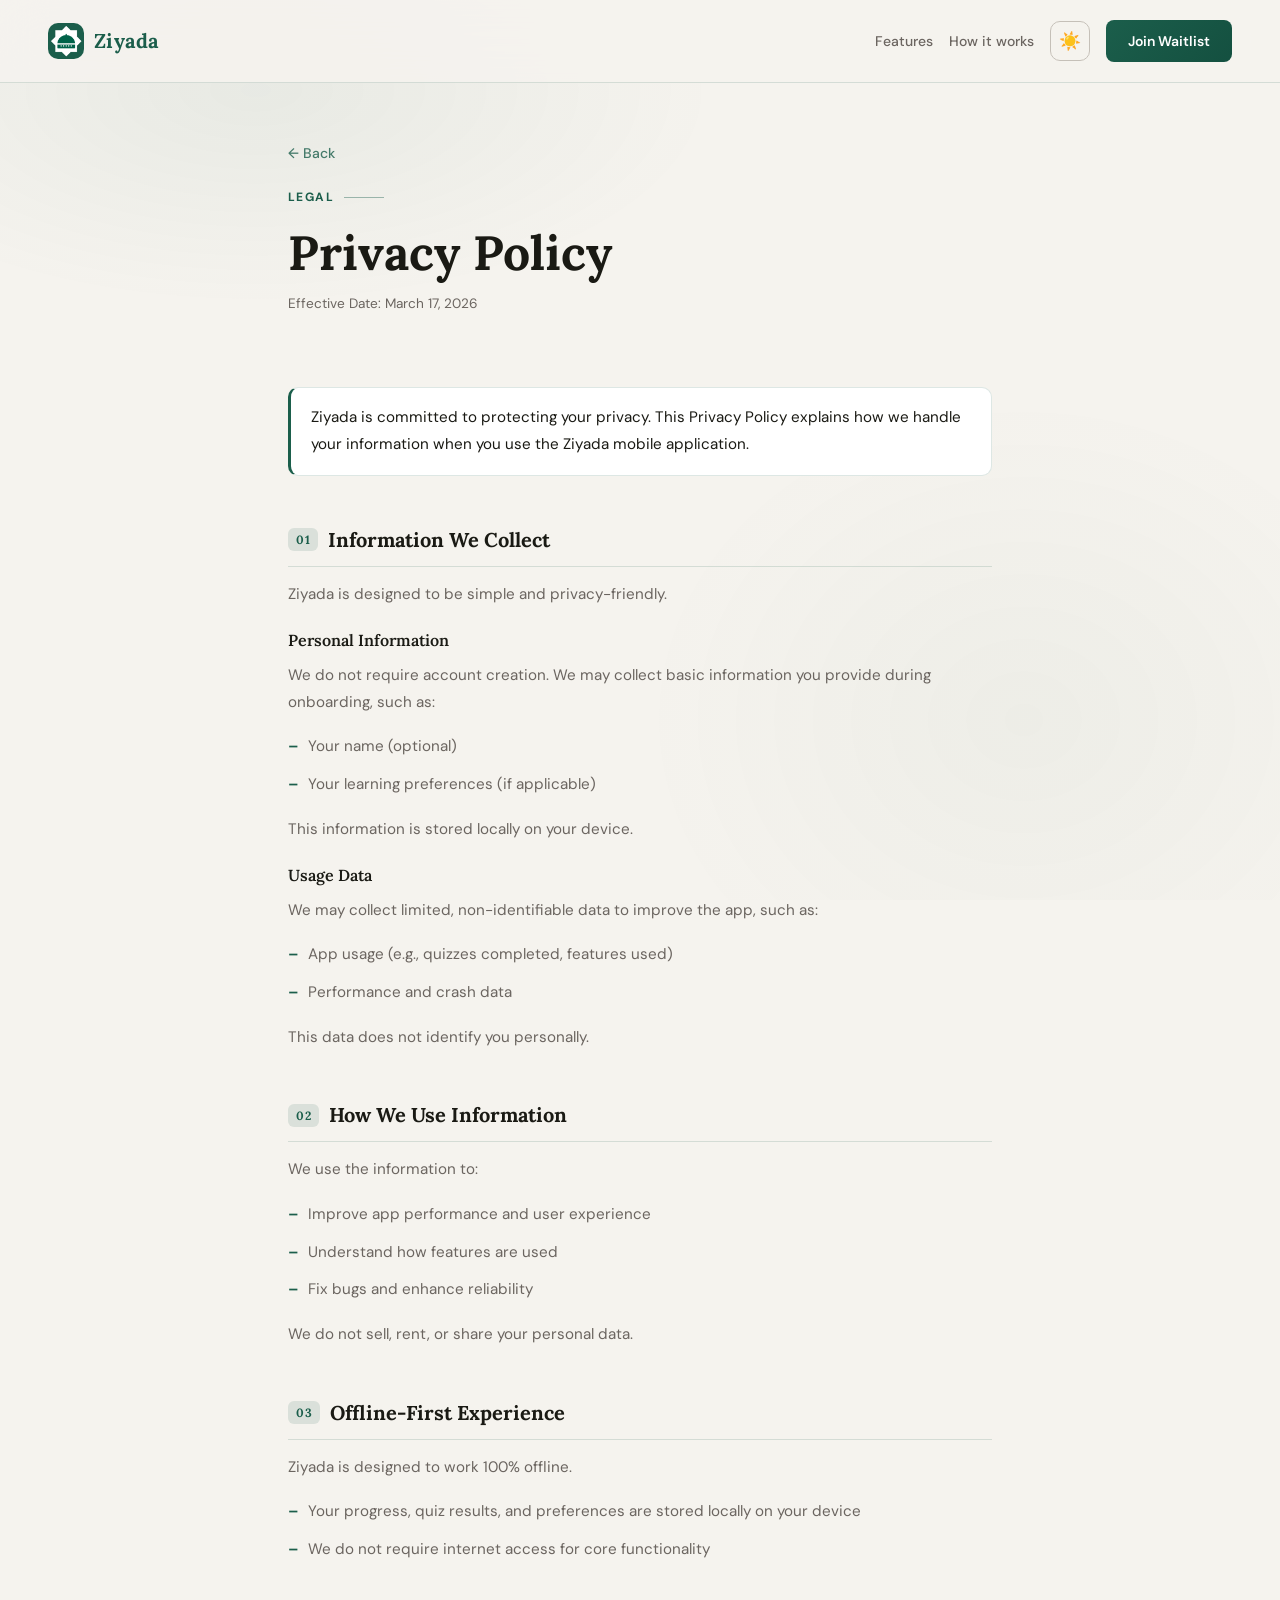
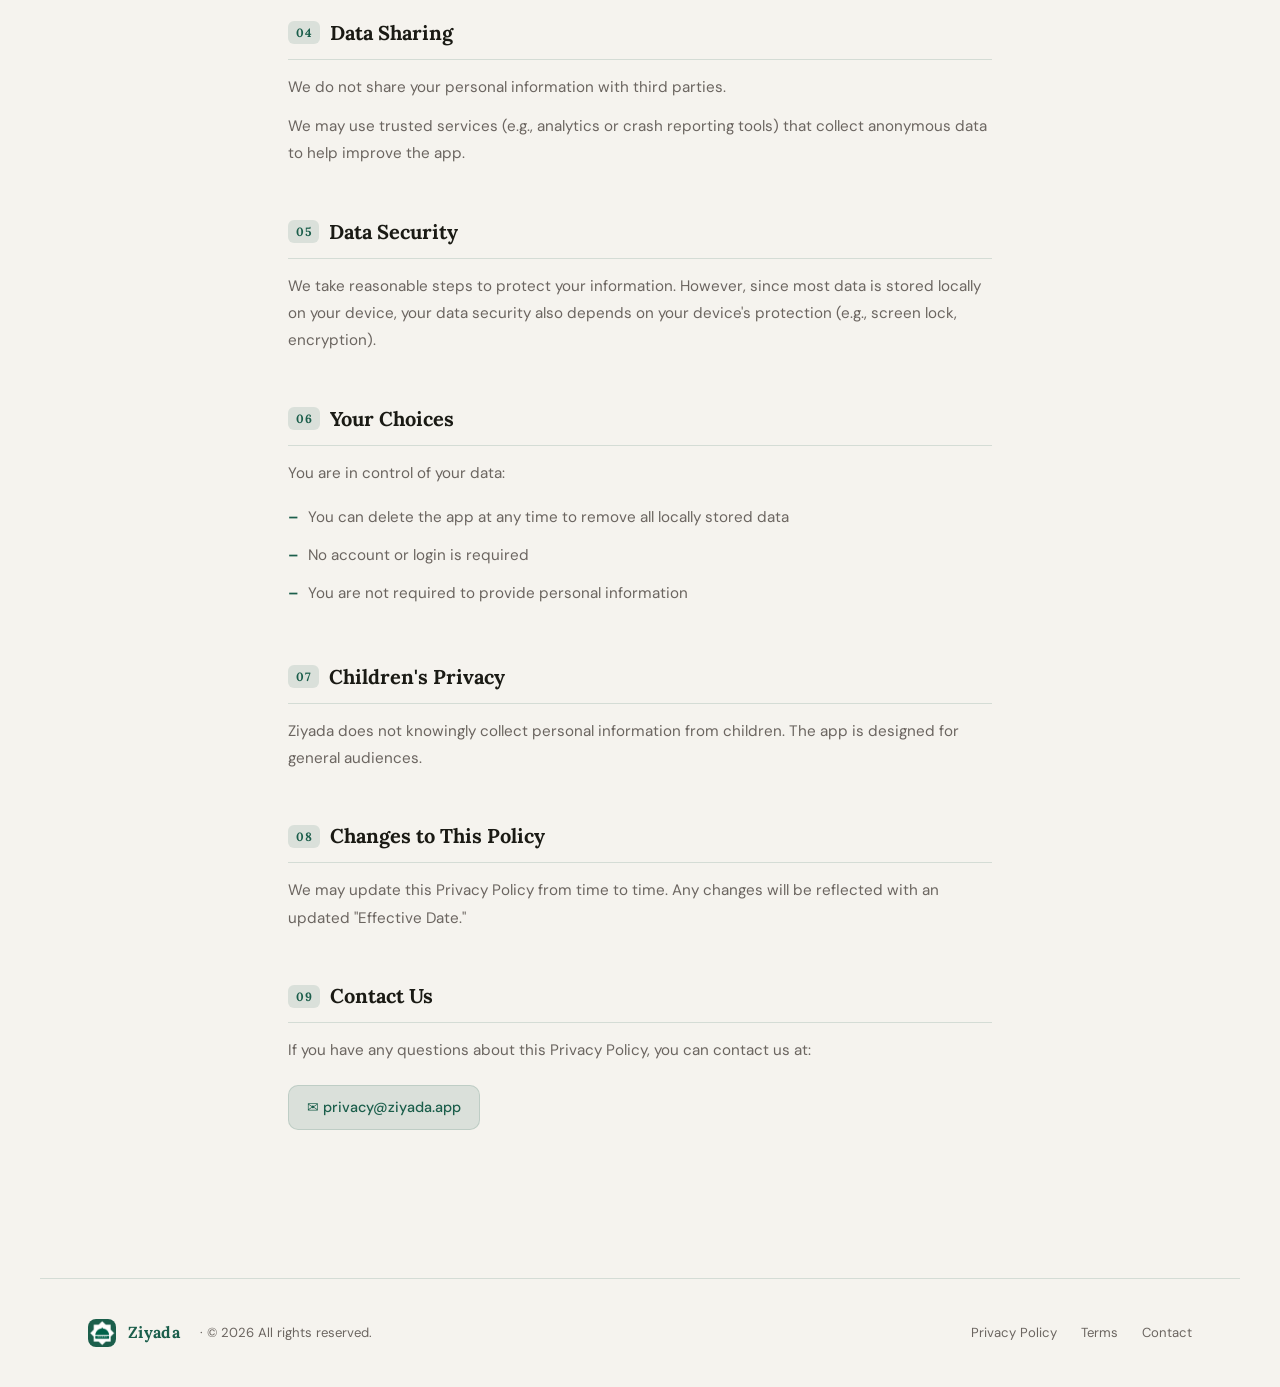
==== commit 65f378f6: "refresh logo and hero mockups, fix inaccurate content and SEO gaps Co-Authored-By: Claude Sonnet 5 <" ====
--- a/privacy.html
+++ b/privacy.html
@@ -3,6 +3,9 @@
 <head>
 <meta charset="UTF-8">
 <meta name="viewport" content="width=device-width, initial-scale=1.0">
+<meta name="description" content="How Ziyada collects, uses, and protects your information.">
+<link rel="icon" href="images/icon-dark.png" type="image/png">
+<link rel="apple-touch-icon" href="images/icon-light.png">
 <title>Privacy Policy – Ziyada</title>
 <link rel="preconnect" href="https://fonts.googleapis.com">
 <link href="https://fonts.googleapis.com/css2?family=Lora:ital,wght@0,400;0,600;0,700;1,400&family=DM+Sans:wght@300;400;500;600&display=swap" rel="stylesheet">
@@ -138,7 +141,7 @@
   <div class="footer-links">
     <a class="footer-link" href="privacy.html">Privacy Policy</a>
     <a class="footer-link" href="terms.html">Terms</a>
-    <a class="footer-link" href="#">Contact</a>
+    <a class="footer-link" href="mailto:privacy@ziyada.app">Contact</a>
   </div>
 </footer>
 
--- a/css/styles.css
+++ b/css/styles.css
@@ -336,7 +336,8 @@
 
 .phone-wrap {
   position: relative;
-  width: 280px;
+  width: 400px;
+  max-width: 100%;
 }
 
 .phone-wrap::before {
@@ -349,12 +350,9 @@
 
 .phone-screenshot {
   width: 100%;
-  border-radius: 32px;
   display: block;
   position: relative;
-  box-shadow:
-    0 40px 80px rgba(0,0,0,0.5),
-    0 0 0 1px rgba(255,255,255,0.05);
+  filter: drop-shadow(0 30px 40px rgba(0,0,0,0.35));
 }
 
 .phone-screenshot.light-img { display: none; }
@@ -532,6 +530,15 @@
   font-weight: 600;
   color: var(--text);
   line-height: 1.3;
+}
+
+.cat-tag {
+  font-size: 0.65rem;
+  font-weight: 600;
+  color: var(--primary);
+  text-transform: uppercase;
+  letter-spacing: 0.06em;
+  margin-top: 4px;
 }
 
 .cats-more {
@@ -661,9 +668,17 @@
 
 .waitlist-form {
   display: flex;
+  align-items: flex-start;
   gap: 12px;
   max-width: 640px;
   margin: 0 auto 20px;
+}
+
+.waitlist-input-group {
+  flex: 1;
+  display: flex;
+  flex-direction: column;
+  gap: 10px;
 }
 
 .waitlist-input {
@@ -688,6 +703,51 @@
   color: var(--muted);
 }
 
+.device-picker {
+  display: flex;
+  gap: 10px;
+  margin-top: 12px;
+}
+
+.waitlist-device {
+  display: flex;
+  align-items: center;
+  align-self: center;
+  gap: 16px;
+}
+.waitlist-device-label {
+  font-family: 'DM Sans', sans-serif;
+  font-size: 0.85rem;
+  color: var(--muted);
+  white-space: nowrap;
+}
+.waitlist-device .device-picker {
+  margin-top: 0;
+}
+.device-option {
+  display: inline-flex;
+  align-items: center;
+  gap: 4px;
+  cursor: pointer;
+  font-family: 'DM Sans', sans-serif;
+  font-size: 0.78rem;
+  color: var(--muted);
+  padding: 5px 12px;
+  border: 1.5px solid var(--border);
+  border-radius: 100px;
+  transition: all 0.2s;
+  user-select: none;
+  white-space: nowrap;
+}
+.device-option input[type="radio"] {
+  display: none;
+}
+.device-option:has(input:checked) {
+  border-color: var(--primary);
+  color: var(--primary);
+  background: var(--primary-dim);
+}
+
 /* ── FOOTER ── */
 footer {
   position: relative;
@@ -748,12 +808,8 @@
 
 /* ── LIGHT MODE OVERRIDES ── */
 .light .phone-screenshot {
-  box-shadow:
-    0 40px 80px rgba(0,0,0,0.15),
-    0 0 0 1px rgba(0,0,0,0.05);
-}
-.light .phone-screenshot.light-img { display: block; }
-.light .phone-screenshot.dark-img  { display: none; }
+  filter: drop-shadow(0 30px 40px rgba(0,0,0,0.18));
+}
 
 .light .quiz-card {
   background: linear-gradient(135deg, #2A2A20, #3A3A30);
@@ -800,5 +856,6 @@
   .waitlist-section { padding: 0 24px 80px; }
   .waitlist-card { padding: 48px 24px; }
   .waitlist-form { flex-direction: column; }
+  .waitlist-form .btn-primary { width: 100%; justify-content: center; }
   footer { flex-direction: column; gap: 20px; text-align: center; padding: 32px 24px; }
 }
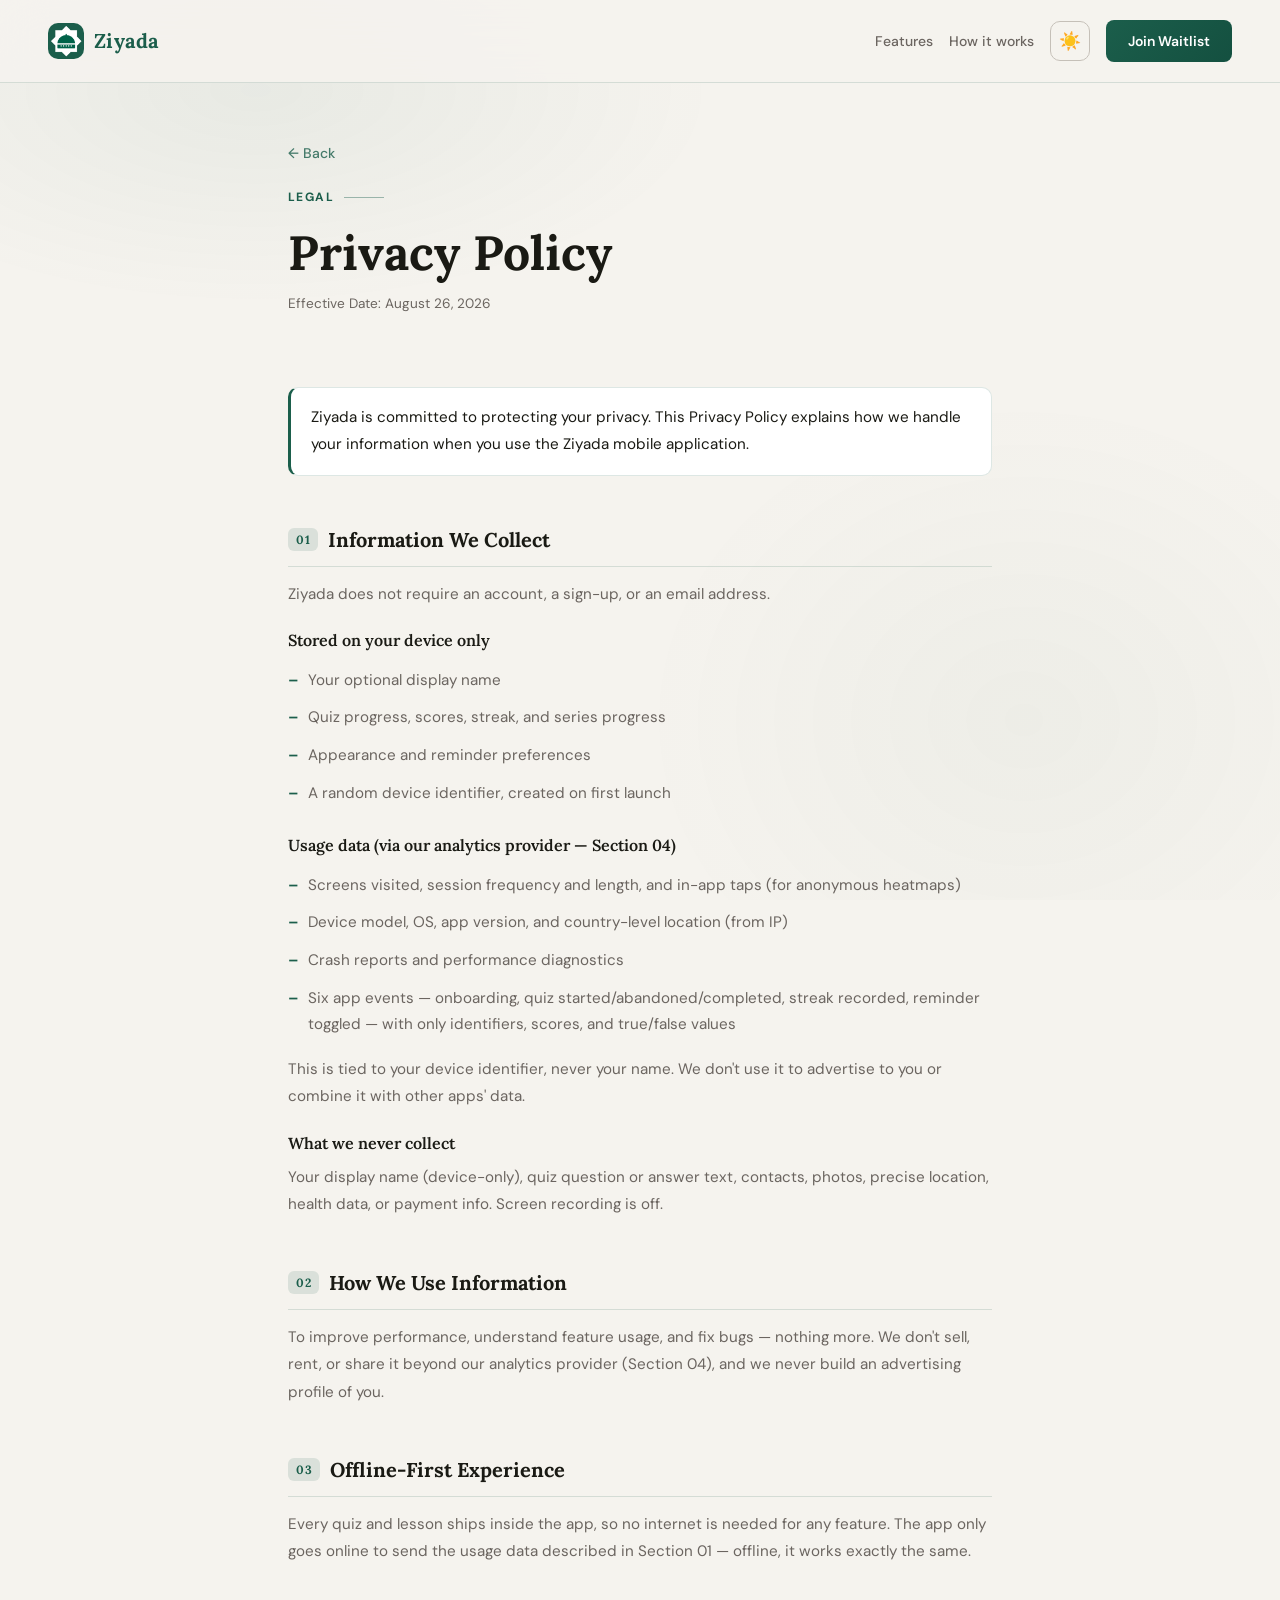
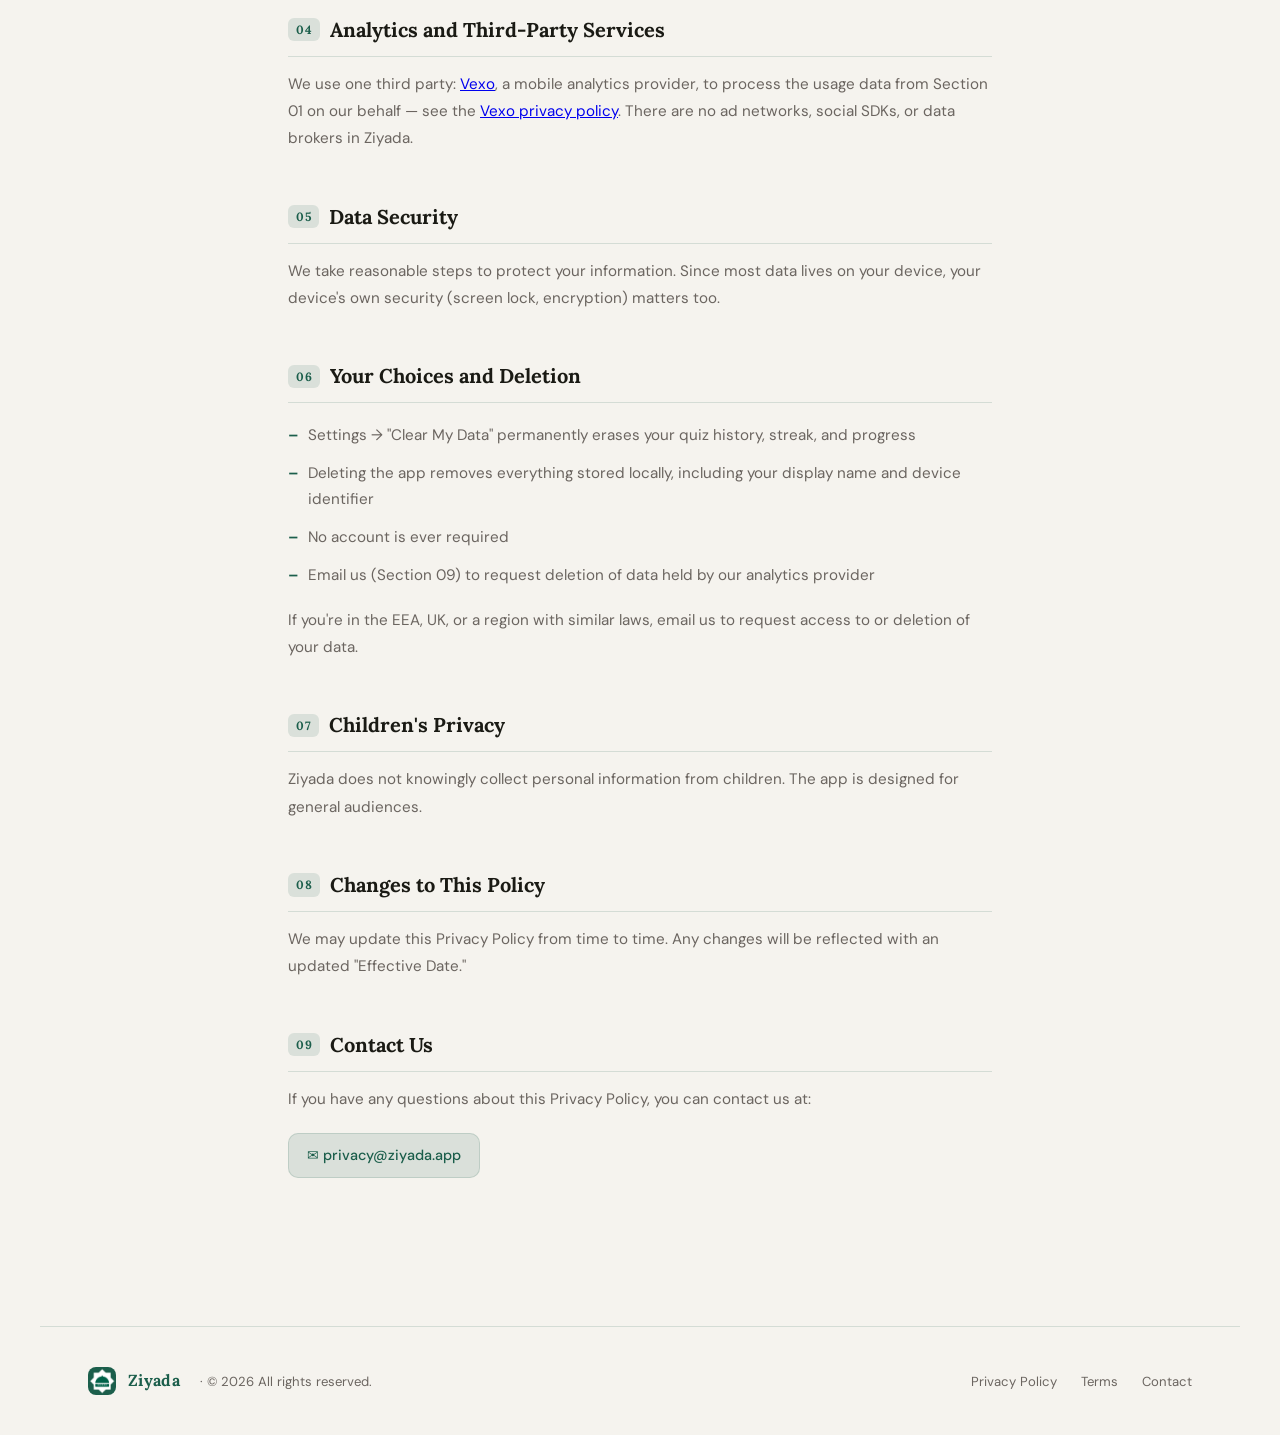
==== commit f3cbef37: "simplify privacy policy for clarity, update effective date Condenses the data-collection and analyti" ====
--- a/privacy.html
+++ b/privacy.html
@@ -36,7 +36,7 @@
   <a class="back-btn" href="index.html">← Back</a>
   <div class="section-label">Legal</div>
   <h1>Privacy Policy</h1>
-  <p class="policy-meta">Effective Date: March 17, 2026</p>
+  <p class="policy-meta">Effective Date: August 26, 2026</p>
 </div>
 
 <!-- POLICY CONTENT -->
@@ -50,64 +50,58 @@
 
   <div class="policy-section">
     <h2><span class="num">01</span> Information We Collect</h2>
-    <p>Ziyada is designed to be simple and privacy-friendly.</p>
+    <p>Ziyada does not require an account, a sign-up, or an email address.</p>
 
-    <h3>Personal Information</h3>
-    <p>We do not require account creation. We may collect basic information you provide during onboarding, such as:</p>
+    <h3>Stored on your device only</h3>
     <ul>
-      <li>Your name (optional)</li>
-      <li>Your learning preferences (if applicable)</li>
+      <li>Your optional display name</li>
+      <li>Quiz progress, scores, streak, and series progress</li>
+      <li>Appearance and reminder preferences</li>
+      <li>A random device identifier, created on first launch</li>
     </ul>
-    <p>This information is stored locally on your device.</p>
 
-    <h3>Usage Data</h3>
-    <p>We may collect limited, non-identifiable data to improve the app, such as:</p>
+    <h3>Usage data (via our analytics provider — Section 04)</h3>
     <ul>
-      <li>App usage (e.g., quizzes completed, features used)</li>
-      <li>Performance and crash data</li>
+      <li>Screens visited, session frequency and length, and in-app taps (for anonymous heatmaps)</li>
+      <li>Device model, OS, app version, and country-level location (from IP)</li>
+      <li>Crash reports and performance diagnostics</li>
+      <li>Six app events — onboarding, quiz started/abandoned/completed, streak recorded, reminder toggled — with only identifiers, scores, and true/false values</li>
     </ul>
-    <p>This data does not identify you personally.</p>
+    <p>This is tied to your device identifier, never your name. We don't use it to advertise to you or combine it with other apps' data.</p>
+
+    <h3>What we never collect</h3>
+    <p>Your display name (device-only), quiz question or answer text, contacts, photos, precise location, health data, or payment info. Screen recording is off.</p>
   </div>
 
   <div class="policy-section">
     <h2><span class="num">02</span> How We Use Information</h2>
-    <p>We use the information to:</p>
-    <ul>
-      <li>Improve app performance and user experience</li>
-      <li>Understand how features are used</li>
-      <li>Fix bugs and enhance reliability</li>
-    </ul>
-    <p>We do not sell, rent, or share your personal data.</p>
+    <p>To improve performance, understand feature usage, and fix bugs — nothing more. We don't sell, rent, or share it beyond our analytics provider (Section 04), and we never build an advertising profile of you.</p>
   </div>
 
   <div class="policy-section">
     <h2><span class="num">03</span> Offline-First Experience</h2>
-    <p>Ziyada is designed to work 100% offline.</p>
-    <ul>
-      <li>Your progress, quiz results, and preferences are stored locally on your device</li>
-      <li>We do not require internet access for core functionality</li>
-    </ul>
+    <p>Every quiz and lesson ships inside the app, so no internet is needed for any feature. The app only goes online to send the usage data described in Section 01 — offline, it works exactly the same.</p>
   </div>
 
   <div class="policy-section">
-    <h2><span class="num">04</span> Data Sharing</h2>
-    <p>We do not share your personal information with third parties.</p>
-    <p>We may use trusted services (e.g., analytics or crash reporting tools) that collect anonymous data to help improve the app.</p>
+    <h2><span class="num">04</span> Analytics and Third-Party Services</h2>
+    <p>We use one third party: <a href="https://www.vexo.co" target="_blank" rel="noopener">Vexo</a>, a mobile analytics provider, to process the usage data from Section 01 on our behalf — see the <a href="https://www.vexo.co/privacy" target="_blank" rel="noopener">Vexo privacy policy</a>. There are no ad networks, social SDKs, or data brokers in Ziyada.</p>
   </div>
 
   <div class="policy-section">
     <h2><span class="num">05</span> Data Security</h2>
-    <p>We take reasonable steps to protect your information. However, since most data is stored locally on your device, your data security also depends on your device's protection (e.g., screen lock, encryption).</p>
+    <p>We take reasonable steps to protect your information. Since most data lives on your device, your device's own security (screen lock, encryption) matters too.</p>
   </div>
 
   <div class="policy-section">
-    <h2><span class="num">06</span> Your Choices</h2>
-    <p>You are in control of your data:</p>
+    <h2><span class="num">06</span> Your Choices and Deletion</h2>
     <ul>
-      <li>You can delete the app at any time to remove all locally stored data</li>
-      <li>No account or login is required</li>
-      <li>You are not required to provide personal information</li>
+      <li>Settings → "Clear My Data" permanently erases your quiz history, streak, and progress</li>
+      <li>Deleting the app removes everything stored locally, including your display name and device identifier</li>
+      <li>No account is ever required</li>
+      <li>Email us (Section 09) to request deletion of data held by our analytics provider</li>
     </ul>
+    <p>If you're in the EEA, UK, or a region with similar laws, email us to request access to or deletion of your data.</p>
   </div>
 
   <div class="policy-section">
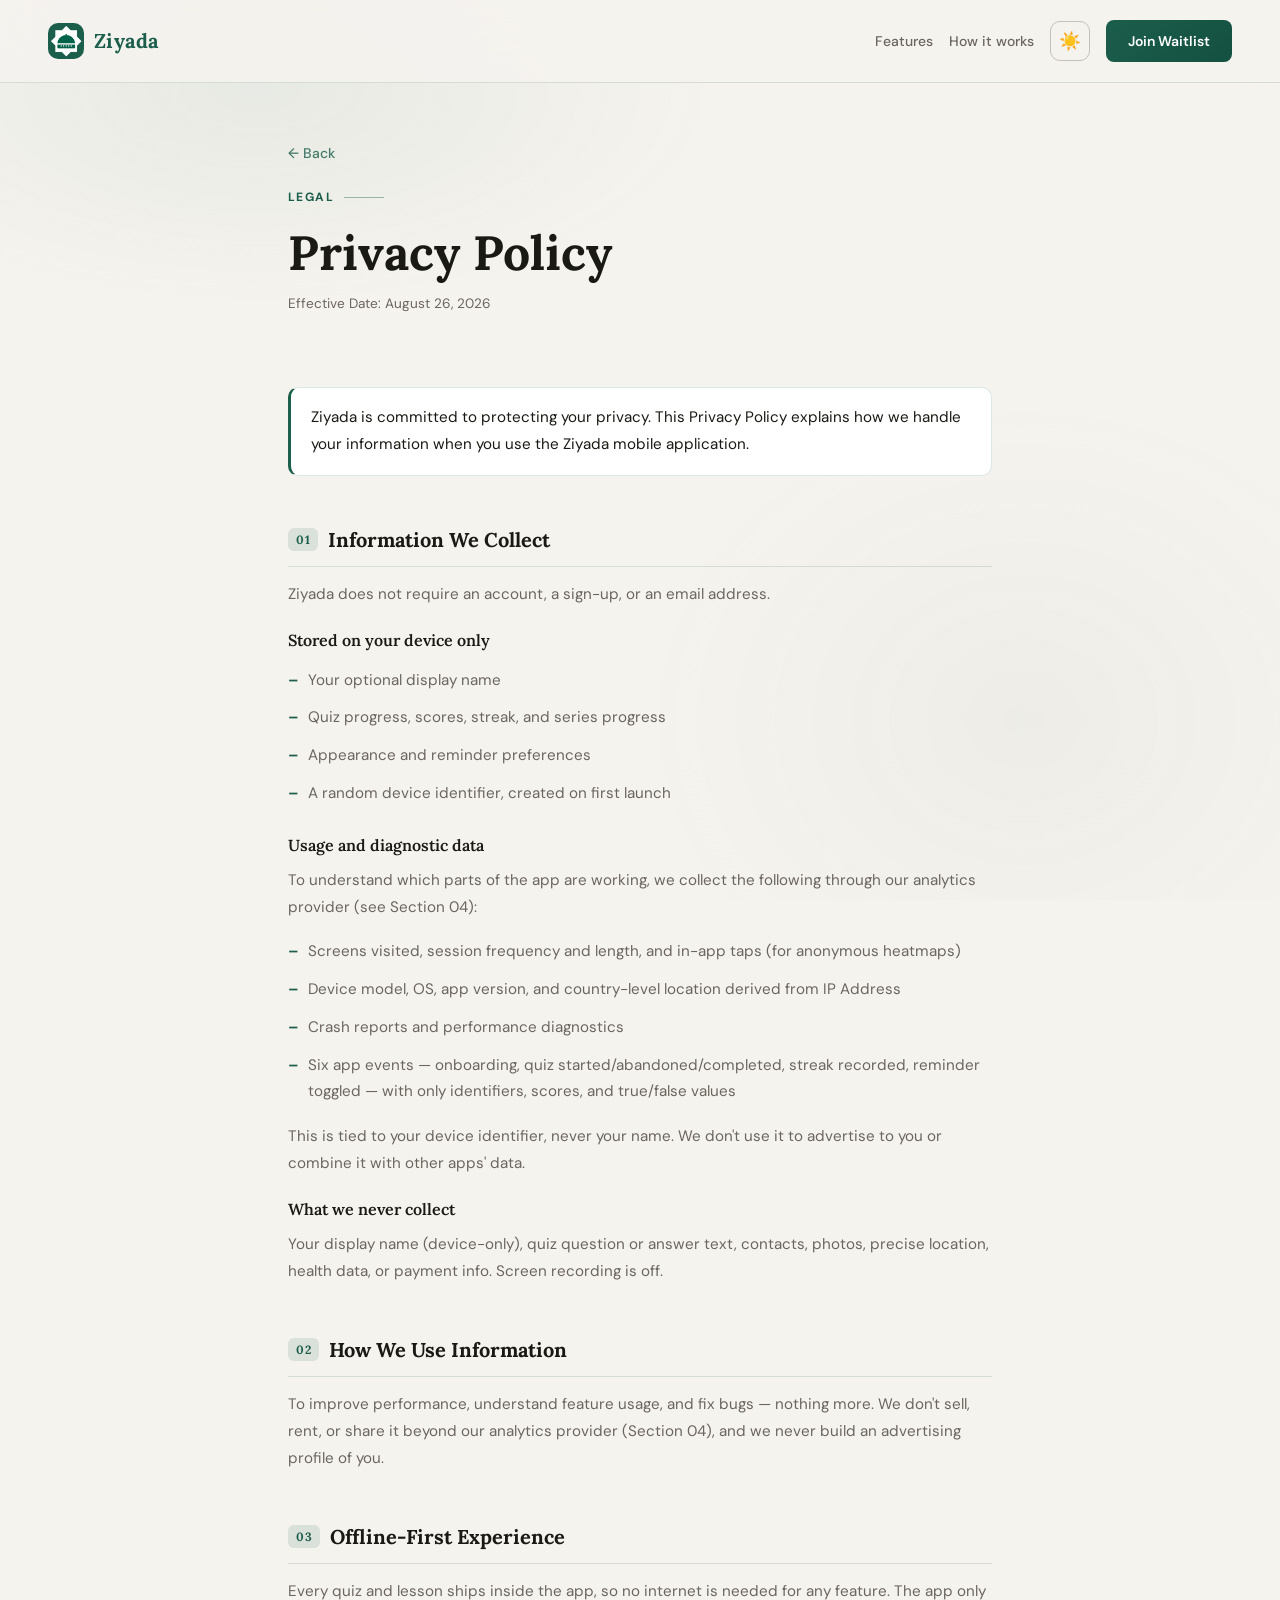
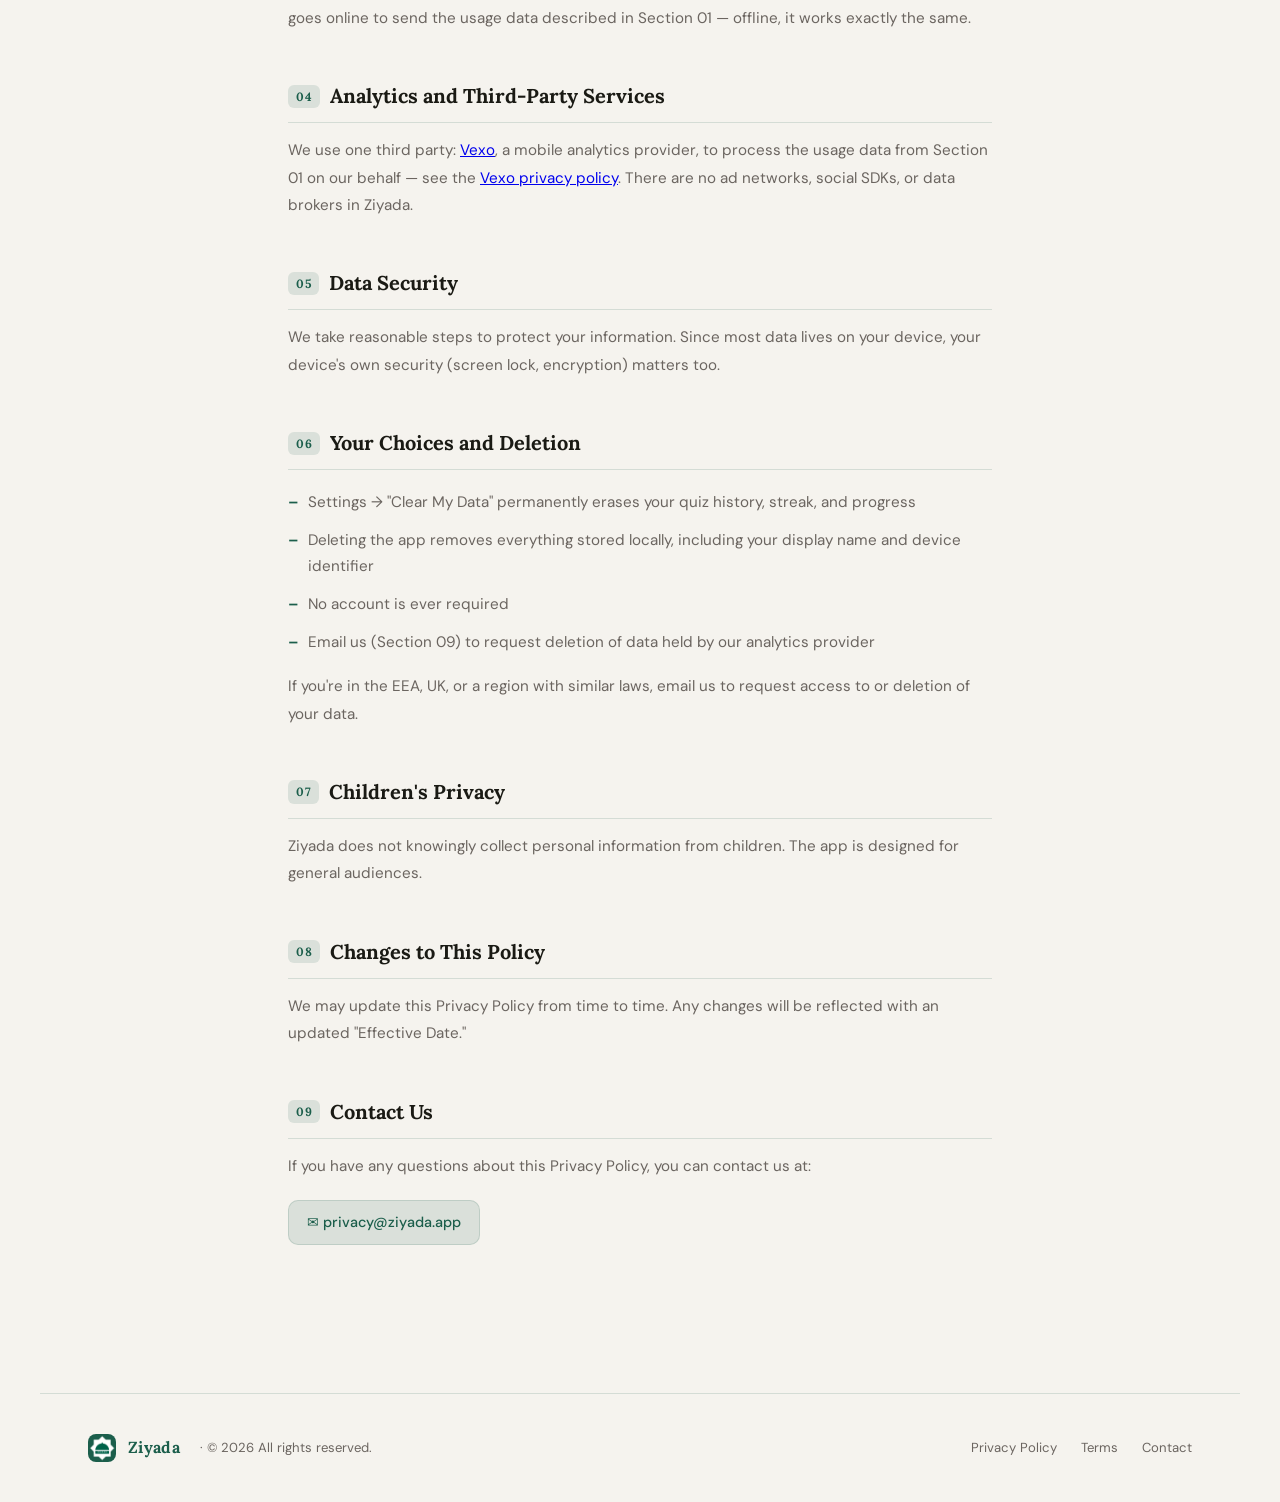
==== commit 8d3444c0: "tweak privacy policy wording Co-Authored-By: Claude Sonnet 5 <noreply@anthropic.com>" ====
--- a/privacy.html
+++ b/privacy.html
@@ -60,10 +60,12 @@
       <li>A random device identifier, created on first launch</li>
     </ul>
 
-    <h3>Usage data (via our analytics provider — Section 04)</h3>
+    <h3>Usage and diagnostic data</h3>
+    <p>To understand which parts of the app are working, we collect the following through our analytics provider (see Section 04):</p>
+
     <ul>
       <li>Screens visited, session frequency and length, and in-app taps (for anonymous heatmaps)</li>
-      <li>Device model, OS, app version, and country-level location (from IP)</li>
+      <li>Device model, OS, app version, and country-level location derived from IP Address</li>
       <li>Crash reports and performance diagnostics</li>
       <li>Six app events — onboarding, quiz started/abandoned/completed, streak recorded, reminder toggled — with only identifiers, scores, and true/false values</li>
     </ul>
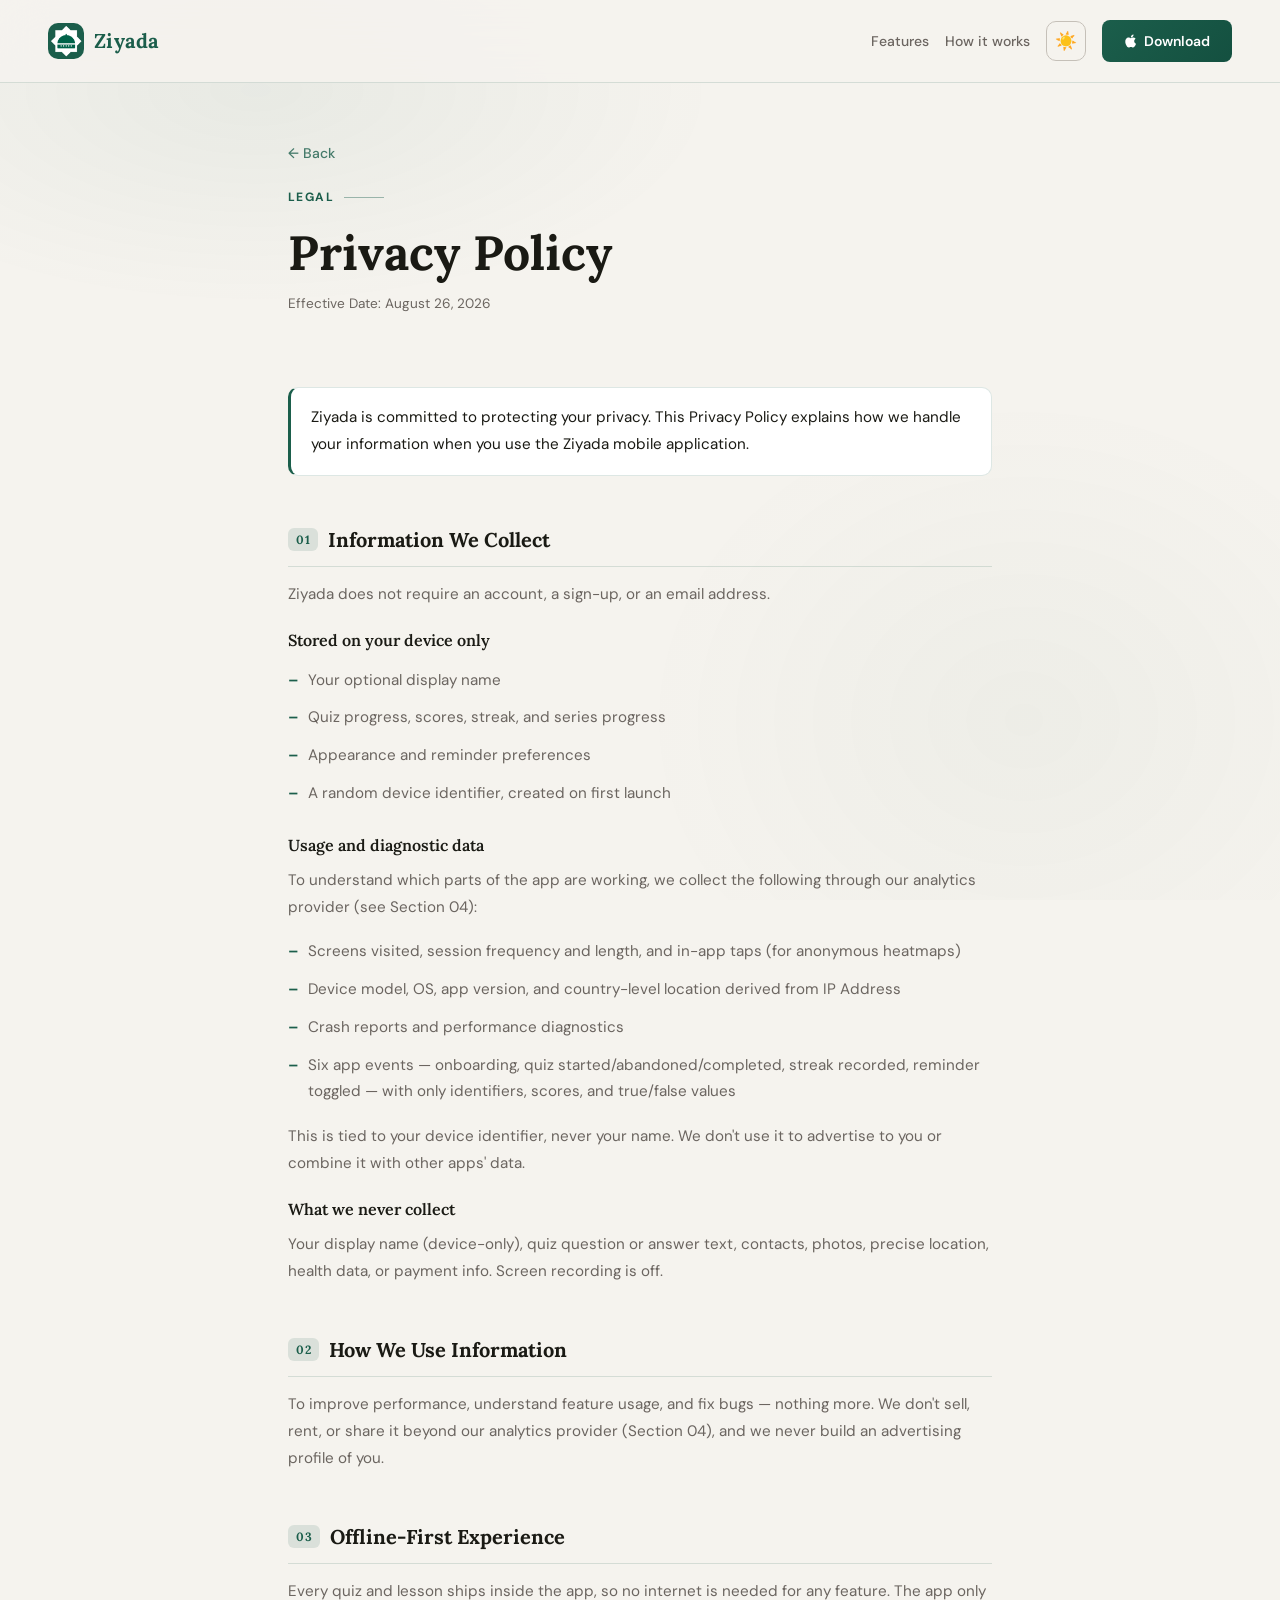
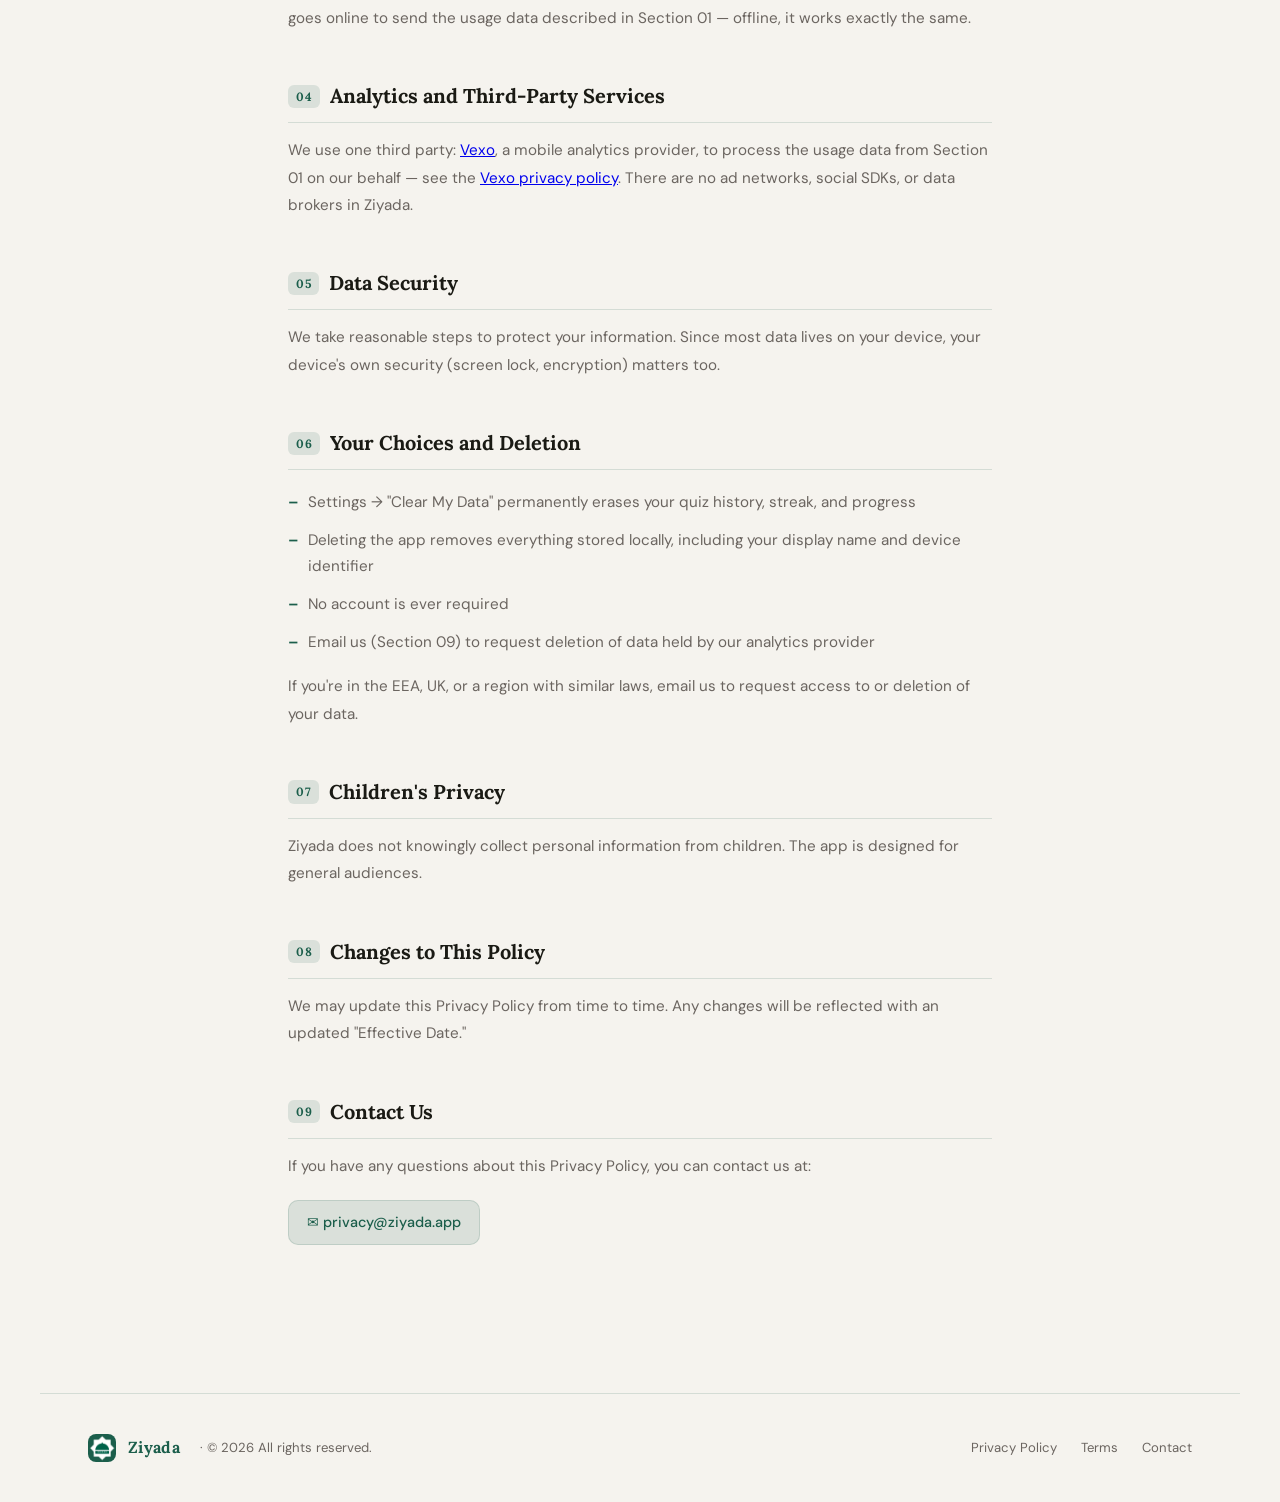
==== commit 520e8217: "switch site to iOS launch: App Store link, Android waitlist, drop beta flow Co-Authored-By: Claude S" ====
--- a/privacy.html
+++ b/privacy.html
@@ -27,7 +27,7 @@
     <a class="btn-ghost" href="index.html#features">Features</a>
     <a class="btn-ghost" href="index.html#how">How it works</a>
     <button class="theme-toggle" id="themeToggle" aria-label="Toggle theme">🌙</button>
-    <a class="btn-gold" href="index.html#waitlist">Join Waitlist</a>
+    <a class="btn-gold" href="https://apps.apple.com/app/id6760629369" target="_blank" rel="noopener"><svg width="14" height="14" viewBox="0 0 24 24" fill="currentColor" aria-hidden="true"><path d="M16.365 1.43c0 1.14-.462 2.222-1.15 3.02-.792.918-2.058 1.63-3.098 1.63-.135 0-.27-.02-.36-.033-.015-.107-.045-.335-.045-.575 0-1.14.51-2.222 1.17-2.945.81-.907 2.19-1.564 3.33-1.607.03.16.06.34.06.51z"/><path d="M20.685 17.14c-.51 1.16-.75 1.67-1.4 2.7-.9 1.44-2.19 3.24-3.78 3.25-1.41.02-1.77-.92-3.69-.91-1.92.01-2.31.93-3.72.91-1.59-.02-2.79-1.63-3.69-3.06-2.55-3.99-2.82-8.68-1.24-11.17 1.11-1.75 2.85-2.78 4.5-2.78 1.68 0 2.73 1 4.11 1 1.34 0 2.16-1 4.11-1 1.44 0 2.97.78 4.05 2.14-3.57 1.95-2.99 6.98.62 8.28-.24.65-.51 1.29-.86 1.9z"/></svg>Download</a>
   </div>
 </nav>
 
--- a/css/styles.css
+++ b/css/styles.css
@@ -142,6 +142,9 @@
   cursor: pointer;
   transition: opacity 0.2s, transform 0.2s;
   text-decoration: none;
+  display: inline-flex;
+  align-items: center;
+  gap: 6px;
 }
 .btn-gold:hover { opacity: 0.9; transform: translateY(-1px); }
 
@@ -703,51 +706,6 @@
   color: var(--muted);
 }
 
-.device-picker {
-  display: flex;
-  gap: 10px;
-  margin-top: 12px;
-}
-
-.waitlist-device {
-  display: flex;
-  align-items: center;
-  align-self: center;
-  gap: 16px;
-}
-.waitlist-device-label {
-  font-family: 'DM Sans', sans-serif;
-  font-size: 0.85rem;
-  color: var(--muted);
-  white-space: nowrap;
-}
-.waitlist-device .device-picker {
-  margin-top: 0;
-}
-.device-option {
-  display: inline-flex;
-  align-items: center;
-  gap: 4px;
-  cursor: pointer;
-  font-family: 'DM Sans', sans-serif;
-  font-size: 0.78rem;
-  color: var(--muted);
-  padding: 5px 12px;
-  border: 1.5px solid var(--border);
-  border-radius: 100px;
-  transition: all 0.2s;
-  user-select: none;
-  white-space: nowrap;
-}
-.device-option input[type="radio"] {
-  display: none;
-}
-.device-option:has(input:checked) {
-  border-color: var(--primary);
-  color: var(--primary);
-  background: var(--primary-dim);
-}
-
 /* ── FOOTER ── */
 footer {
   position: relative;
@@ -845,8 +803,8 @@
   .nav-cta .btn-ghost { display: none; }
   .btn-gold { font-size: 0.8rem; padding: 9px 16px; }
   .hero { flex-direction: column; padding: 100px 24px 60px; text-align: center; align-items: center; }
+  .hero-desc { margin-left: auto; margin-right: auto; }
   .hero-actions { justify-content: center; }
-  .hero-trust { justify-content: center; }
   .section { padding: 60px 24px; }
   .trust-bar { padding: 0 24px 60px; }
   .features-grid { grid-template-columns: 1fr; }
@@ -855,7 +813,7 @@
   .steps::before { display: none; }
   .waitlist-section { padding: 0 24px 80px; }
   .waitlist-card { padding: 48px 24px; }
-  .waitlist-form { flex-direction: column; }
+  .waitlist-form { flex-direction: column; align-items: stretch; }
   .waitlist-form .btn-primary { width: 100%; justify-content: center; }
   footer { flex-direction: column; gap: 20px; text-align: center; padding: 32px 24px; }
 }
